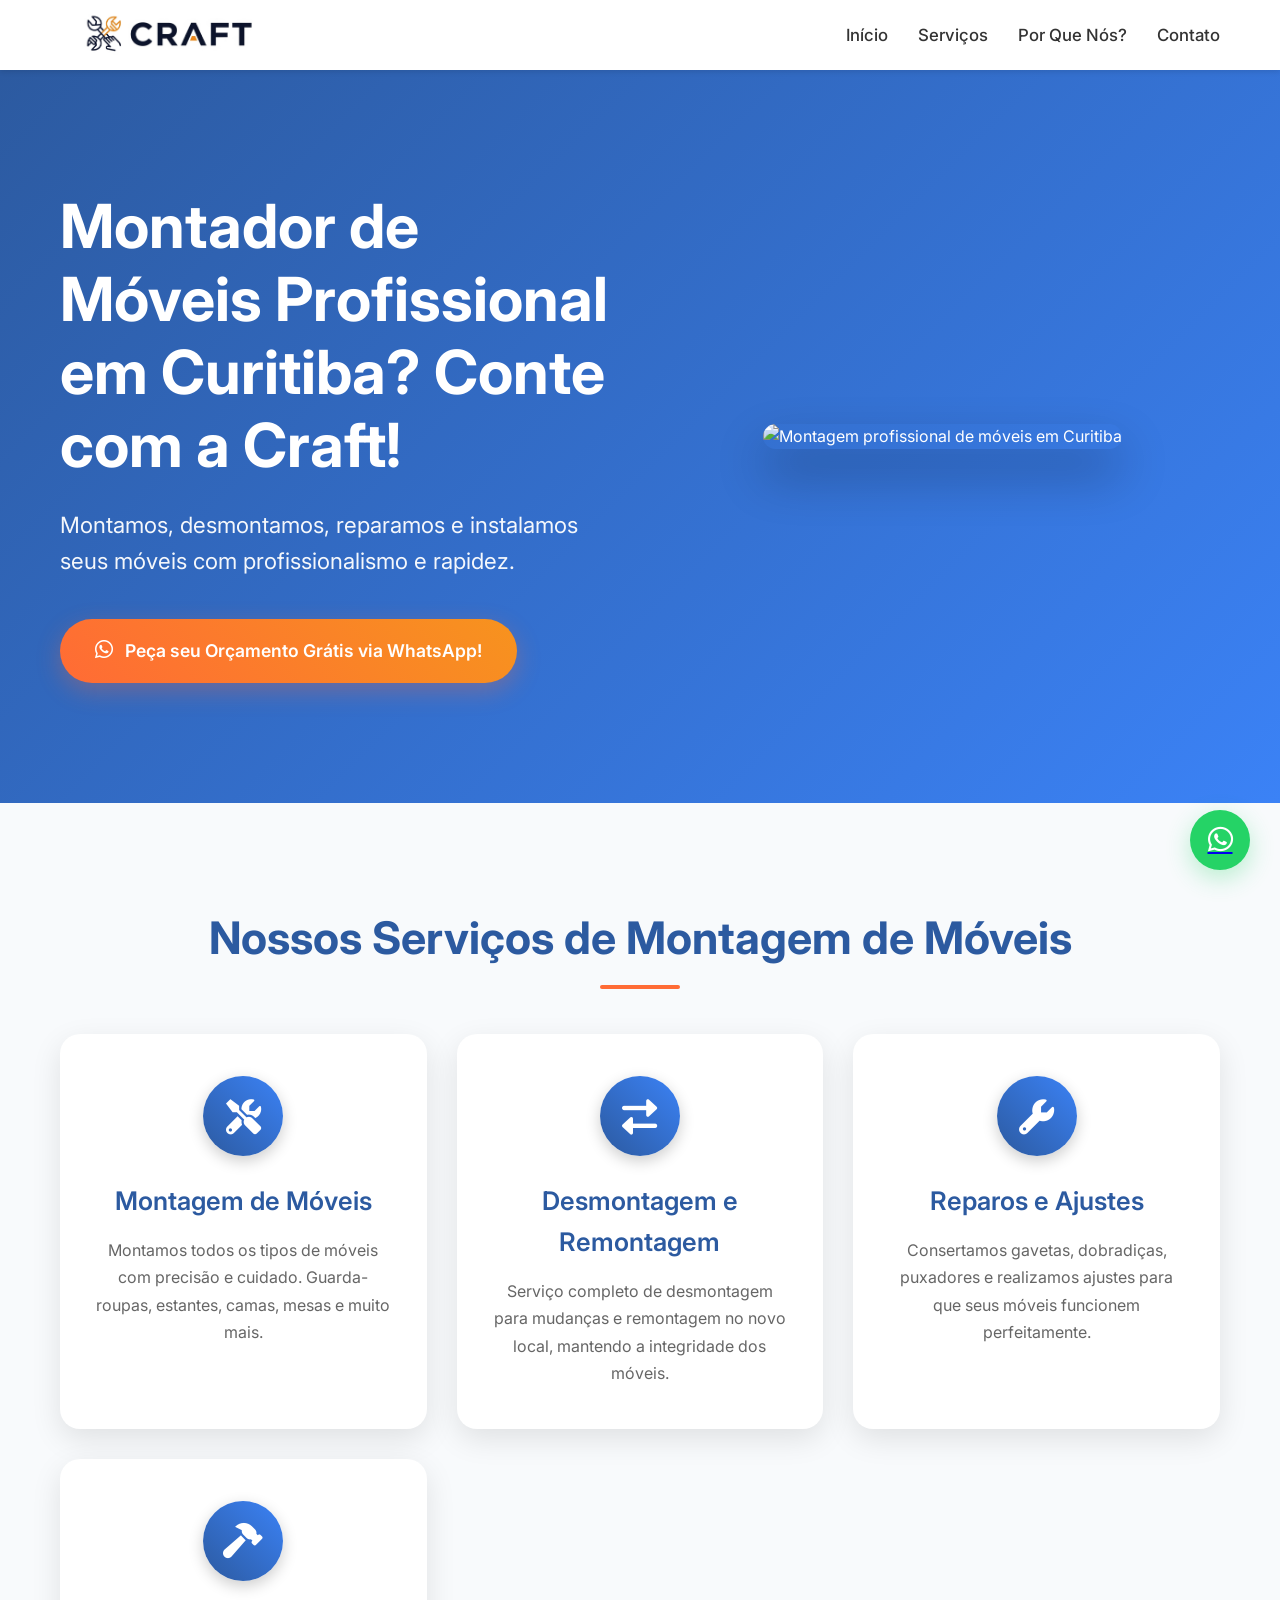
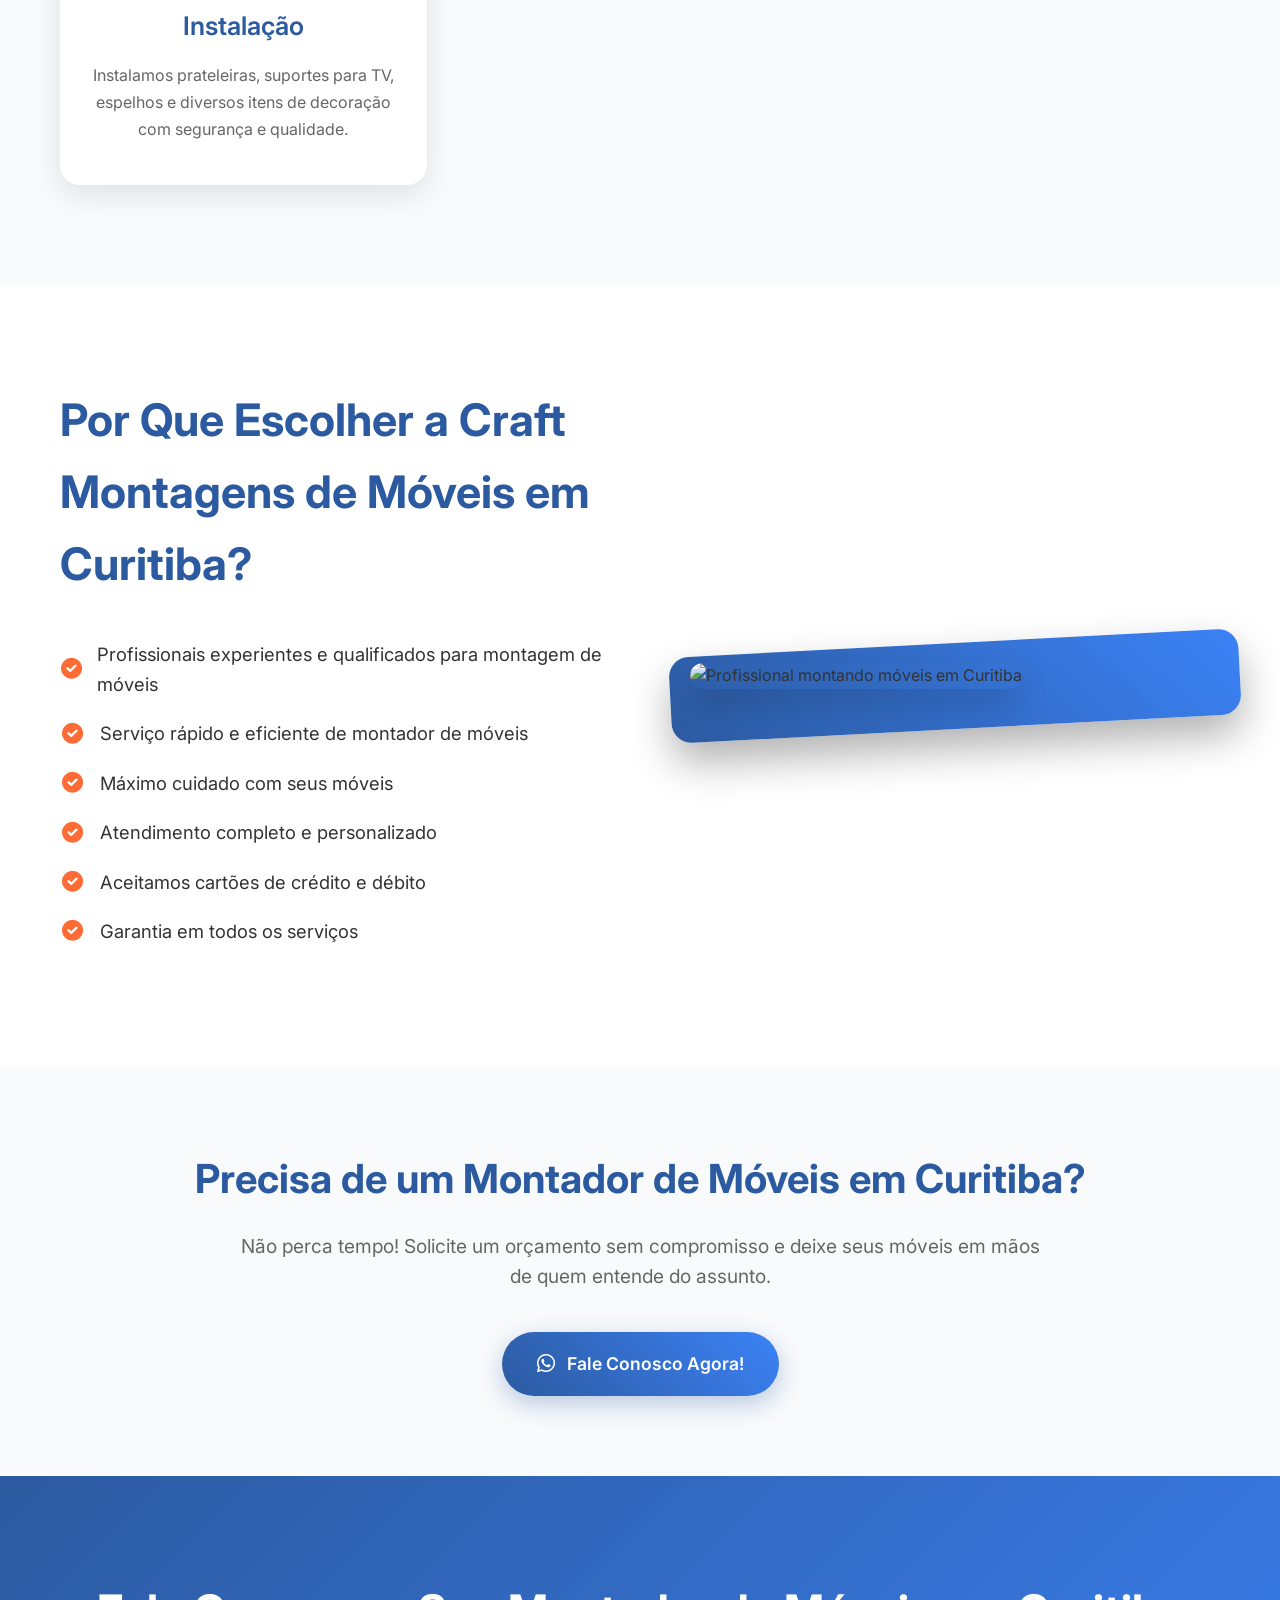
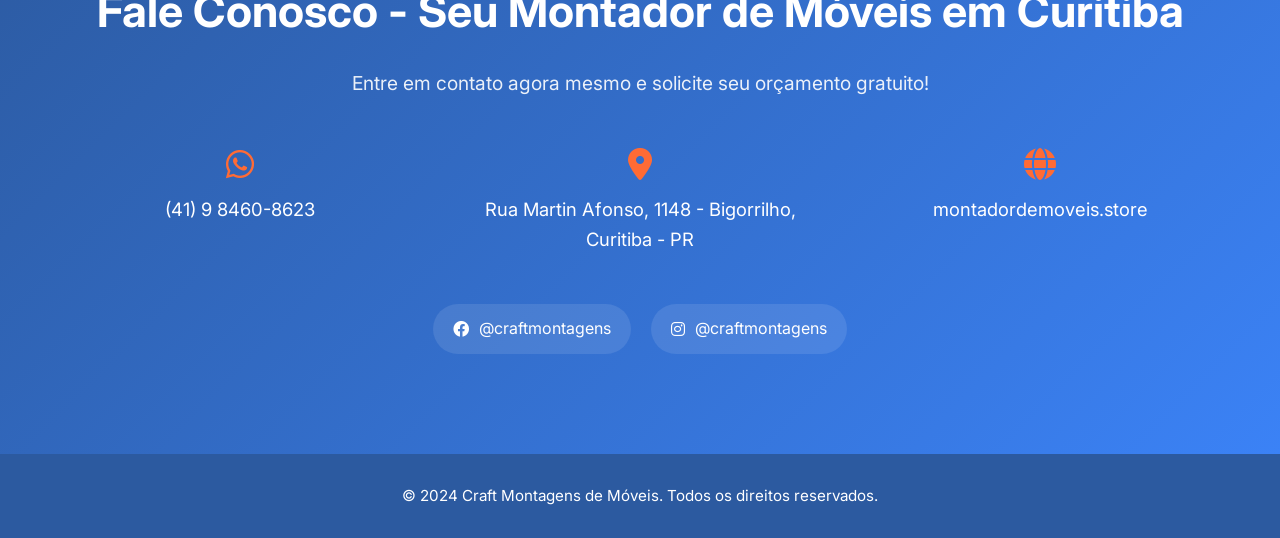
==== index.html @ 50bc9368 "Update index.html" ====
<!DOCTYPE html>
<html lang="pt-BR">
<head>
    <meta charset="UTF-8">
    <meta name="viewport" content="width=device-width, initial-scale=1.0">
    <title>Craft Montagens de Móveis - Montador de Móveis Profissional em Curitiba e Região</title>
    <meta name="description" content="Montador de móveis profissional em Curitiba. Montagem, desmontagem, reparos e instalação de móveis novos e usados com qualidade e rapidez. Orçamento grátis via WhatsApp: (41) 9 8460-8623.">
    <meta name="keywords" content="montador de móveis Curitiba, montagem de móveis em Curitiba, montagem de guarda-roupa Curitiba, desmontagem móveis Curitiba, reparo móveis Curitiba, montador profissional de móveis, instalador de móveis, Curitiba, móveis novos, móveis usados">
    
    <meta name="telephone" content="+5541984608623">

    <link rel="icon" href="/images/favicon.ico" type="image/x-icon">
    
    <link href="https://fonts.googleapis.com/css2?family=Inter:wght@300;400;500;600;700&display=swap" rel="stylesheet">
    
    <link rel="stylesheet" href="https://cdnjs.cloudflare.com/ajax/libs/font-awesome/6.0.0/css/all.min.css">
    
    <link rel="stylesheet" href="style.css">

    <script type="application/ld+json">
    {
      "@context": "https://schema.org",
      "@type": "ProfessionalService",
      "name": "Craft Montagens de Móveis",
      "url": "https://montadordemoveis.store",
      "logo": "https://montadordemoveis.store/images/logos.png",
      "telephone": "+5541984608623",
      "address": {
        "@type": "PostalAddress",
        "streetAddress": "Rua Martin Afonso, 1148",
        "addressLocality": "Curitiba",
        "addressRegion": "PR",
        "postalCode": "80730-050",
        "addressCountry": "BR"
      },
      "openingHoursSpecification": [
        {
          "@type": "OpeningHoursSpecification",
          "dayOfWeek": [
            "Monday",
            "Tuesday",
            "Wednesday",
            "Thursday",
            "Friday",
            "Saturday"
          ],
          "opens": "08:00",
          "closes": "18:00"
        }
      ],
      "areaServed": {
        "@type": "AdministrativeArea",
        "name": "Curitiba e Região Metropolitana"
      },
      "serviceType": "Montagem de Móveis, Desmontagem de Móveis, Reparo de Móveis, Instalação de Móveis",
      "description": "Serviços profissionais de montagem, desmontagem, reparo e instalação de móveis novos e usados em Curitiba. Profissionais qualificados, serviço rápido e eficiente. Orçamento grátis via WhatsApp.",
      "hasOfferCatalog": {
        "@type": "OfferCatalog",
        "name": "Catálogo de Serviços Craft Montagens",
        "itemListElement": [
          {
            "@type": "Offer",
            "itemOffered": {
              "@type": "Service",
              "name": "Montagem de Móveis"
            }
          },
          {
            "@type": "Offer",
            "itemOffered": {
              "@type": "Service",
              "name": "Desmontagem de Móveis"
            }
          },
          {
            "@type": "Offer",
            "itemOffered": {
              "@type": "Service",
              "name": "Reparo de Móveis"
            }
          },
          {
            "@type": "Offer",
            "itemOffered": {
              "@type": "Service",
              "name": "Instalação de Móveis"
            }
          }
        ]
      },
      "sameAs": [
        "https://facebook.com/craftmontagens",
        "https://instagram.com/craftmontagens"
      ]
    }
    </script>
</head>

<body>

    <header class="main-header" style="position: -webkit-sticky; position: sticky; top: 0; z-index: 1000; background-color: #ffffff; box-shadow: 0 2px 5px rgba(0,0,0,0.1); padding: 10px 0;">
        
        <div class="container" style="display: flex; justify-content: space-between; align-items: center;">
            
            <a href="#" class="logo">
                <img src="/images/logos.png" alt="Logo da Craft Montagens de Móveis" style="max-height: 50px; width: auto; display: block;">
            </a>
            
            <nav class="main-nav">
                <ul class="nav-list">
                    <li><a href="#hero">Início</a></li>
                    <li><a href="#services">Serviços</a></li>
                    <li><a href="#why-choose">Por Que Nós?</a></li>
                    <li><a href="#contact">Contato</a></li>
                </ul>
                <div class="menu-toggle" id="mobile-menu">
                    <span class="bar"></span>
                    <span class="bar"></span>
                    <span class="bar"></span>
                </div>
            </nav>
        </div>
    </header>

    <section class="hero" id="hero">
        <div class="container">
            <div class="hero-content">
                <div class="hero-text animate-fade-in">
                    <h1>Montador de Móveis Profissional em Curitiba? Conte com a Craft!</h1>
                    <p>Montamos, desmontamos, reparamos e instalamos seus móveis com profissionalismo e rapidez.</p>
                    <a href="https://api.whatsapp.com/send?phone=5541984608623&text=Olá! Gostaria de solicitar um orçamento para montagem de móveis." class="cta-button" target="_blank">
                        <i class="fab fa-whatsapp"></i>
                        Peça seu Orçamento Grátis via WhatsApp!
                    </a>
                </div>
                <div class="hero-image animate-slide-up">
                    <img src="/hero.jpg" alt="Montagem profissional de móveis em Curitiba">
                </div>
            </div>
        </div>
    </section>

    <section class="services" id="services">
        <div class="container">
            <h2 class="section-title animate-fade-in">Nossos Serviços de Montagem de Móveis</h2>
            <div class="services-grid">
                <div class="service-card animate-slide-up">
                    <div class="service-icon">
                        <i class="fas fa-tools"></i>
                    </div>
                    <h3>Montagem de Móveis</h3>
                    <p>Montamos todos os tipos de móveis com precisão e cuidado. Guarda-roupas, estantes, camas, mesas e muito mais.</p>
                </div>
                
                <div class="service-card animate-slide-up">
                    <div class="service-icon">
                        <i class="fas fa-exchange-alt"></i>
                    </div>
                    <h3>Desmontagem e Remontagem</h3>
                    <p>Serviço completo de desmontagem para mudanças e remontagem no novo local, mantendo a integridade dos móveis.</p>
                </div>
                
                <div class="service-card animate-slide-up">
                    <div class="service-icon">
                        <i class="fas fa-wrench"></i>
                    </div>
                    <h3>Reparos e Ajustes</h3>
                    <p>Consertamos gavetas, dobradiças, puxadores e realizamos ajustes para que seus móveis funcionem perfeitamente.</p>
                </div>
                
                <div class="service-card animate-slide-up">
                    <div class="service-icon">
                        <i class="fas fa-hammer"></i>
                    </div>
                    <h3>Instalação</h3>
                    <p>Instalamos prateleiras, suportes para TV, espelhos e diversos itens de decoração com segurança e qualidade.</p>
                </div>
            </div>
        </div>
    </section>

    <section class="why-choose" id="why-choose">
        <div class="container">
            <div class="why-content">
                <div class="why-text animate-fade-in">
                    <h2>Por Que Escolher a Craft Montagens de Móveis em Curitiba?</h2>
                    <ul class="benefits-list">
                        <li class="animate-slide-right">
                            <i class="fas fa-check-circle"></i>
                            <span>Profissionais experientes e qualificados para montagem de móveis</span>
                        </li>
                        <li class="animate-slide-right">
                            <i class="fas fa-check-circle"></i>
                            <span>Serviço rápido e eficiente de montador de móveis</span>
                        </li>
                        <li class="animate-slide-right">
                            <i class="fas fa-check-circle"></i>
                            <span>Máximo cuidado com seus móveis</span>
                        </li>
                        <li class="animate-slide-right">
                            <i class="fas fa-check-circle"></i>
                            <span>Atendimento completo e personalizado</span>
                        </li>
                        <li class="animate-slide-right">
                            <i class="fas fa-check-circle"></i>
                            <span>Aceitamos cartões de crédito e débito</span>
                        </li>
                        <li class="animate-slide-right">
                            <i class="fas fa-check-circle"></i>
                            <span>Garantia em todos os serviços</span>
                        </li>
                    </ul>
                </div>
                <div class="why-image animate-slide-left">
                    <img src="/hero.jpg" alt="Profissional montando móveis em Curitiba">
                </div>
            </div>
        </div>
    </section>

    <section class="call-to-action">
        <div class="container animate-fade-in">
            <h2>Precisa de um Montador de Móveis em Curitiba?</h2>
            <p>Não perca tempo! Solicite um orçamento sem compromisso e deixe seus móveis em mãos de quem entende do assunto.</p>
            <a href="https://api.whatsapp.com/send?phone=5541984608623&text=Olá! Gostaria de solicitar um orçamento para montagem de móveis." class="cta-button secondary-cta" target="_blank">
                <i class="fab fa-whatsapp"></i>
                Fale Conosco Agora!
            </a>
        </div>
    </section>

    <section class="contact" id="contact">
        <div class="container animate-fade-in">
            <h2>Fale Conosco - Seu Montador de Móveis em Curitiba</h2>
            <p>Entre em contato agora mesmo e solicite seu orçamento gratuito!</p>
            
            <div class="contact-info">
                <div class="contact-item">
                    <i class="fab fa-whatsapp"></i>
                    <a href="tel:+5541984608623" target="_blank">(41) 9 8460-8623</a>
                </div>
                <div class="contact-item">
                    <i class="fas fa-map-marker-alt"></i>
                    <span itemprop="address" itemscope itemtype="http://schema.org/PostalAddress">
                        <span itemprop="streetAddress">Rua Martin Afonso, 1148</span> - 
                        <span itemprop="addressLocality">Bigorrilho</span>, 
                        <span itemprop="addressRegion">Curitiba</span> - 
                        <span itemprop="addressRegion">PR</span>
                    </span>
                </div>
                <div class="contact-item">
                    <i class="fas fa-globe"></i>
                    <a href="https://montadordemoveis.store" target="_blank">montadordemoveis.store</a>
                </div>
            </div>

            <div class="social-links">
                <a href="https://facebook.com/craftmontagens" target="_blank">
                    <i class="fab fa-facebook"></i>
                    <span>@craftmontagens</span>
                </a>
                <a href="https://instagram.com/craftmontagens" target="_blank">
                    <i class="fab fa-instagram"></i>
                    <span>@craftmontagens</span>
                </a>
            </div>
        </div>
    </section>

    <footer>
        <div class="container">
            <p>&copy; 2024 Craft Montagens de Móveis. Todos os direitos reservados.</p>
        </div>
    </footer>

    <a href="https://api.whatsapp.com/send?phone=5541984608623&text=Olá! Gostaria de solicitar um orçamento para montagem de móveis." class="whatsapp-float" target="_blank">
        <i class="fab fa-whatsapp"></i>
    </a>

    <script src="script.js"></script>
</body>
</html>
---- style.css ----
/* Variáveis CSS para facilitar a manutenção */
:root {
    --primary-blue: #2c5aa0;
    --secondary-blue: #3b82f6;
    --accent-orange: #ff6b35;
    --accent-yellow: #f7931e;
    --text-dark: #333;
    --text-light: #666;
    --bg-light: #f8fafc;
    --bg-white: #ffffff;
    --shadow-light: rgba(0,0,0,0.1);
    --shadow-medium: rgba(0,0,0,0.15);
    --shadow-dark: rgba(0,0,0,0.3);
    --transition-speed: 0.3s;
}

/* Reset Básico */
* {
    margin: 0;
    padding: 0;
    box-sizing: border-box;
}

body {
    font-family: 'Inter', sans-serif;
    line-height: 1.6;
    color: var(--text-dark);
    overflow-x: hidden; /* Evita rolagem horizontal indesejada */
    background-color: var(--bg-white);
}

.container {
    max-width: 1200px;
    margin: 0 auto;
    padding: 0 20px;
}

/* --- Cabeçalho Principal (Header) --- */
.main-header {
    background: var(--bg-white);
    padding: 15px 0;
    box-shadow: 0 2px 10px var(--shadow-light);
    position: sticky; /* Cabeçalho fixo no topo */
    top: 0;
    left: 0;
    width: 100%;
    z-index: 1000;
}

.main-header .container {
    display: flex;
    justify-content: space-between;
    align-items: center;
}

.logo {
    font-size: 1.8rem;
    font-weight: 700;
    color: var(--primary-blue);
    text-decoration: none;
    letter-spacing: 1px;
}

.main-nav .nav-list {
    display: flex;
    list-style: none;
    gap: 30px;
}

.main-nav .nav-list a {
    color: var(--text-dark);
    text-decoration: none;
    font-weight: 500;
    font-size: 1.05rem;
    padding: 5px 0;
    position: relative;
    transition: color var(--transition-speed) ease;
}

.main-nav .nav-list a::after {
    content: '';
    position: absolute;
    left: 0;
    bottom: 0;
    width: 0;
    height: 2px;
    background: var(--accent-orange);
    transition: width var(--transition-speed) ease;
}

.main-nav .nav-list a:hover::after {
    width: 100%;
}

.main-nav .nav-list a:hover {
    color: var(--primary-blue);
}

.menu-toggle {
    display: none; /* Escondido por padrão em telas maiores */
    flex-direction: column;
    cursor: pointer;
    gap: 5px;
}

.menu-toggle .bar {
    width: 25px;
    height: 3px;
    background-color: var(--primary-blue);
    transition: all var(--transition-speed) ease-in-out;
    border-radius: 2px;
}

.menu-toggle.is-active .bar:nth-child(2) {
    opacity: 0;
}

.menu-toggle.is-active .bar:nth-child(1) {
    transform: translateY(8px) rotate(45deg);
}

.menu-toggle.is-active .bar:nth-child(3) {
    transform: translateY(-8px) rotate(-45deg);
}

/* --- Seções Gerais --- */
section {
    padding: 100px 0;
    position: relative;
}

.section-title {
    text-align: center;
    font-size: 2.8rem;
    font-weight: 700;
    color: var(--primary-blue);
    margin-bottom: 60px;
    position: relative;
}

.section-title::after {
    content: '';
    position: absolute;
    left: 50%;
    bottom: -15px;
    transform: translateX(-50%);
    width: 80px;
    height: 4px;
    background: var(--accent-orange);
    border-radius: 2px;
}

/* Botões CTA */
.cta-button {
    display: inline-flex;
    align-items: center;
    gap: 12px;
    background: linear-gradient(45deg, var(--accent-orange), var(--accent-yellow));
    color: white;
    text-decoration: none;
    padding: 18px 35px;
    border-radius: 50px;
    font-weight: 600;
    font-size: 1.1rem;
    transition: all var(--transition-speed) ease;
    box-shadow: 0 8px 25px rgba(255, 107, 53, 0.3);
    border: none;
    cursor: pointer;
}

.cta-button:hover {
    transform: translateY(-3px);
    box-shadow: 0 12px 35px rgba(255, 107, 53, 0.4);
}

.cta-button i {
    font-size: 1.3rem;
}

.secondary-cta {
    background: linear-gradient(45deg, var(--primary-blue), var(--secondary-blue));
    box-shadow: 0 8px 25px rgba(44, 90, 160, 0.3);
}

.secondary-cta:hover {
    box-shadow: 0 12px 35px rgba(44, 90, 160, 0.4);
}

/* --- Hero Section --- */
.hero {
    background: linear-gradient(135deg, var(--primary-blue) 0%, var(--secondary-blue) 100%);
    color: white;
    padding: 120px 0; /* Mais padding para espaçamento */
    position: relative;
    overflow: hidden;
    display: flex;
    align-items: center;
    min-height: 80vh; /* Altura mínima para ocupar boa parte da tela */
}

.hero::before {
    content: '';
    position: absolute;
    top: 0;
    left: 0;
    right: 0;
    bottom: 0;
    background: url('https://images.unsplash.com/photo-1549646452-4f326a0c0a3e?auto=format&fit=crop&q=80&w=1974&ixlib=rb-4.0.3&ixid=M3wxMjA3fDB8MHxwaG90by1wYWdlfHx8fGVufDB8fHx8fA%3D%3D') center/cover; /* Imagem de fundo sutil */
    opacity: 0.15; /* Aumenta um pouco a opacidade */
    z-index: 1;
    filter: grayscale(100%); /* Deixa a imagem de fundo em preto e branco */
}

.hero-content {
    position: relative;
    z-index: 2;
    display: grid;
    grid-template-columns: 1fr 1fr;
    gap: 50px;
    align-items: center;
}

.hero-text h1 {
    font-size: 3.8rem; /* Aumenta o tamanho da fonte */
    font-weight: 700;
    margin-bottom: 25px;
    line-height: 1.2;
}

.hero-text p {
    font-size: 1.4rem; /* Aumenta o tamanho da fonte */
    margin-bottom: 40px;
    opacity: 0.95; /* Maior visibilidade */
}

.hero-image {
    text-align: center;
    padding: 20px; /* Adiciona padding para o box-shadow aparecer melhor */
}

.hero-image img {
    max-width: 100%;
    height: auto;
    border-radius: 15px;
    box-shadow: 0 25px 50px var(--shadow-dark); /* Sombra mais forte */
    transition: transform var(--transition-speed) ease;
}

.hero-image img:hover {
    transform: scale(1.02);
}

/* --- Services Section --- */
.services {
    background: var(--bg-light);
}

.services-grid {
    display: grid;
    grid-template-columns: repeat(auto-fit, minmax(280px, 1fr));
    gap: 30px;
}

.service-card {
    background: var(--bg-white);
    padding: 40px 30px;
    border-radius: 20px;
    text-align: center;
    box-shadow: 0 10px 30px var(--shadow-light);
    transition: all var(--transition-speed) ease;
    border: 2px solid transparent;
}

.service-card:hover {
    transform: translateY(-10px);
    box-shadow: 0 20px 50px var(--shadow-medium);
    border-color: var(--accent-orange);
}

.service-icon {
    width: 80px;
    height: 80px;
    background: linear-gradient(45deg, var(--primary-blue), var(--secondary-blue));
    border-radius: 50%;
    display: flex;
    align-items: center;
    justify-content: center;
    margin: 0 auto 25px;
    color: white;
    font-size: 2.2rem; /* Ícone maior */
    box-shadow: 0 5px 15px rgba(0,0,0,0.2);
}

.service-card h3 {
    font-size: 1.6rem; /* Título maior */
    font-weight: 600;
    color: var(--primary-blue);
    margin-bottom: 15px;
}

.service-card p {
    color: var(--text-light);
    line-height: 1.7; /* Maior espaçamento entre linhas */
}

/* --- Why Choose Section --- */
.why-choose {
    background: var(--bg-white);
}

.why-content {
    display: grid;
    grid-template-columns: 1fr 1fr;
    gap: 60px;
    align-items: center;
}

.why-text h2 {
    font-size: 2.8rem;
    font-weight: 700;
    color: var(--primary-blue);
    margin-bottom: 40px;
}

.benefits-list {
    list-style: none;
    padding-left: 0; /* Remove padding padrão da lista */
}

.benefits-list li {
    display: flex;
    align-items: center;
    gap: 15px;
    margin-bottom: 20px;
    font-size: 1.15rem; /* Texto maior */
    color: var(--text-dark);
}

.benefits-list i {
    color: var(--accent-orange);
    font-size: 1.3rem; /* Ícone maior */
    width: 25px; /* Garante alinhamento */
    text-align: center;
}

.why-image {
    position: relative;
    padding: 20px; /* Espaço para o pseudo-elemento */
}

.why-image::before {
    content: '';
    position: absolute;
    top: 0px; /* Ajuste para centralizar melhor */
    left: 0px; /* Ajuste para centralizar melhor */
    right: -20px; /* Estende para a direita */
    bottom: -20px; /* Estende para baixo */
    background: linear-gradient(45deg, var(--primary-blue), var(--secondary-blue));
    border-radius: 20px;
    z-index: -1;
    transform: rotate(-3deg); /* Leve rotação para um efeito interessante */
    box-shadow: 0 20px 40px var(--shadow-dark);
}

.why-image img {
    width: 100%;
    border-radius: 20px;
    position: relative;
    z-index: 1;
    box-shadow: 0 15px 30px var(--shadow-medium);
}

/* --- Call to Action Section (Nova) --- */
.call-to-action {
    background: var(--bg-light);
    padding: 80px 0;
    text-align: center;
}

.call-to-action h2 {
    font-size: 2.5rem;
    color: var(--primary-blue);
    margin-bottom: 20px;
}

.call-to-action p {
    font-size: 1.2rem;
    color: var(--text-light);
    margin-bottom: 40px;
    max-width: 800px;
    margin-left: auto;
    margin-right: auto;
}

/* --- Contact Section --- */
.contact {
    background: linear-gradient(135deg, var(--primary-blue) 0%, var(--secondary-blue) 100%);
    color: white;
    text-align: center;
}

.contact h2 {
    font-size: 2.8rem;
    font-weight: 700;
    margin-bottom: 20px;
}

.contact p {
    font-size: 1.2rem;
    margin-bottom: 50px;
    opacity: 0.9;
}

.contact-info {
    display: grid;
    grid-template-columns: repeat(auto-fit, minmax(280px, 1fr)); /* Min-width ajustado */
    gap: 40px;
    margin-bottom: 50px;
}

.contact-item {
    display: flex;
    flex-direction: column; /* Alinha ícone e texto verticalmente */
    align-items: center;
    gap: 10px;
    font-size: 1.15rem; /* Texto maior */
}

.contact-item i {
    font-size: 2rem; /* Ícone maior */
    color: var(--accent-orange);
    margin-bottom: 5px;
}

.contact-item a {
    color: white;
    text-decoration: none;
    transition: color var(--transition-speed) ease;
}

.contact-item a:hover {
    color: var(--accent-yellow);
}

.social-links {
    display: flex;
    justify-content: center;
    gap: 20px;
    margin-top: 30px;
}

.social-links a {
    display: flex;
    align-items: center;
    gap: 10px;
    color: white;
    text-decoration: none;
    background: rgba(255,255,255,0.1);
    padding: 12px 20px;
    border-radius: 30px;
    transition: all var(--transition-speed) ease;
}

.social-links a:hover {
    background: rgba(255,255,255,0.2);
    transform: translateY(-2px);
}

/* --- Footer --- */
footer {
    background: var(--primary-blue);
    color: white;
    padding: 30px 0;
    text-align: center;
    font-size: 0.95rem;
}

/* --- Floating WhatsApp Button --- */
.whatsapp-float {
    position: fixed;
    bottom: 30px;
    right: 30px;
    width: 60px;
    height: 60px;
    background: #25d366;
    border-radius: 50%;
    display: flex;
    align-items: center;
    justify-content: center;
    box-shadow: 0 8px 25px rgba(37, 211, 102, 0.3);
    z-index: 1000;
    transition: all var(--transition-speed) ease;
    animation: pulse 2s infinite;
}

.whatsapp-float:hover {
    transform: scale(1.1);
    box-shadow: 0 12px 35px rgba(37, 211, 102, 0.4);
}

.whatsapp-float i {
    color: white;
    font-size: 1.8rem;
}

@keyframes pulse {
    0% { box-shadow: 0 8px 25px rgba(37, 211, 102, 0.3); }
    50% { box-shadow: 0 8px 25px rgba(37, 211, 102, 0.3), 0 0 0 10px rgba(37, 211, 102, 0.1); }
    100% { box-shadow: 0 8px 25px rgba(37, 211, 102, 0.3); }
}

/* --- Animações on Scroll (inicialmente ocultos) --- */
.animate-fade-in,
.animate-slide-up,
.animate-slide-right,
.animate-slide-left {
    opacity: 0;
    transform: translateY(30px); /* Padrão para slide-up */
    transition: opacity 0.8s ease-out, transform 0.8s ease-out;
}

.animate-slide-right {
    transform: translateX(-50px);
}

.animate-slide-left {
    transform: translateX(50px);
}

/* Classes para quando a animação for ativada */
.animated {
    opacity: 1;
    transform: translateY(0);
}

.animated.animate-slide-right {
    transform: translateX(0);
}

.animated.animate-slide-left {
    transform: translateX(0);
}

/* --- Responsive Design --- */
@media (max-width: 992px) {
    .hero-content {
        grid-template-columns: 1fr;
        text-align: center;
        gap: 40px;
    }
    .hero-image {
        order: -1; /* Move a imagem para cima no mobile */
    }
    .hero-text h1 {
        font-size: 3rem;
    }
    .hero-text p {
        font-size: 1.2rem;
    }

    .why-content {
        grid-template-columns: 1fr;
        gap: 50px;
    }
    .why-image::before {
        right: 0px;
        bottom: 0px;
        transform: rotate(0deg); /* Remove rotação no mobile */
    }

    .contact-info {
        grid-template-columns: 1fr;
    }
}

@media (max-width: 768px) {
    .section-title {
        font-size: 2.2rem;
        margin-bottom: 40px;
    }

    .hero {
        padding: 80px 0;
        min-height: auto;
    }
    .hero-text h1 {
        font-size: 2.5rem;
    }
    .hero-text p {
        font-size: 1.1rem;
    }

    .main-nav {
        position: relative;
    }

    .main-nav .nav-list {
        display: none; /* Esconde a navegação principal */
        flex-direction: column;
        position: absolute;
        top: 100%;
        left: 0;
        background: var(--bg-white);
        width: 100%;
        box-shadow: 0 5px 15px var(--shadow-light);
        padding: 20px 0;
        border-top: 1px solid #eee;
        z-index: 999; /* Garante que fique acima de outros elementos */
    }

    .main-nav .nav-list.active {
        display: flex; /* Mostra quando o menu estiver ativo */
    }

    .main-nav .nav-list li {
        text-align: center;
        margin: 10px 0;
    }
    .main-nav .nav-list a {
        font-size: 1.1rem;
        padding: 10px 0;
        display: block;
    }

    .menu-toggle {
        display: flex; /* Mostra o ícone do hambúrguer */
    }

    .cta-button {
        padding: 15px 25px;
        font-size: 1rem;
    }

    .social-links {
        flex-direction: column;
        align-items: center;
        gap: 15px;
    }

    .whatsapp-float {
        bottom: 20px;
        right: 20px;
        width: 55px;
        height: 55px;
    }
    .whatsapp-float i {
        font-size: 1.6rem;
    }
}

@media (max-width: 480px) {
    .section-title {
        font-size: 1.8rem;
    }
    .hero-text h1 {
        font-size: 2rem;
    }
    .hero-text p {
        font-size: 1rem;
    }
    .service-card {
        padding: 30px 20px;
    }
    .service-card h3 {
        font-size: 1.4rem;
    }
    .benefits-list li {
        font-size: 1rem;
    }
    .contact h2, .call-to-action h2 {
        font-size: 2rem;
    }
  }
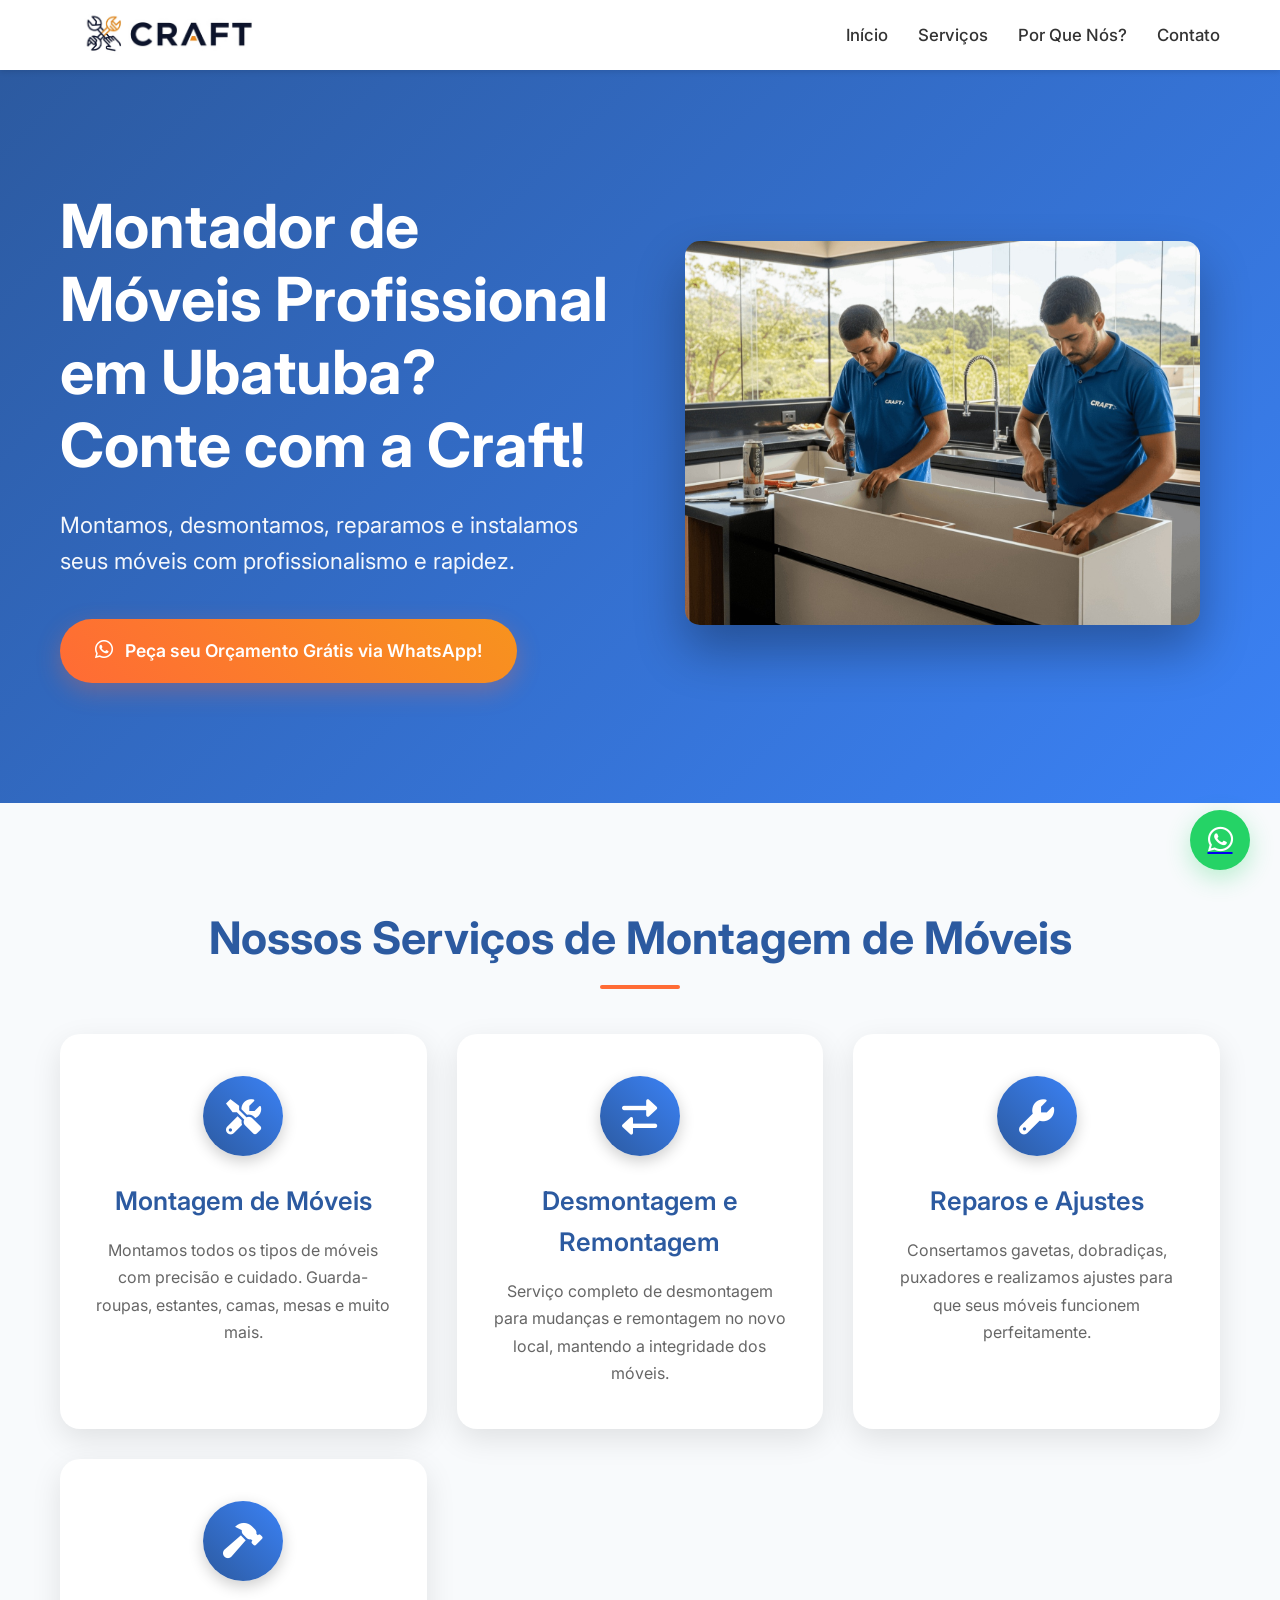
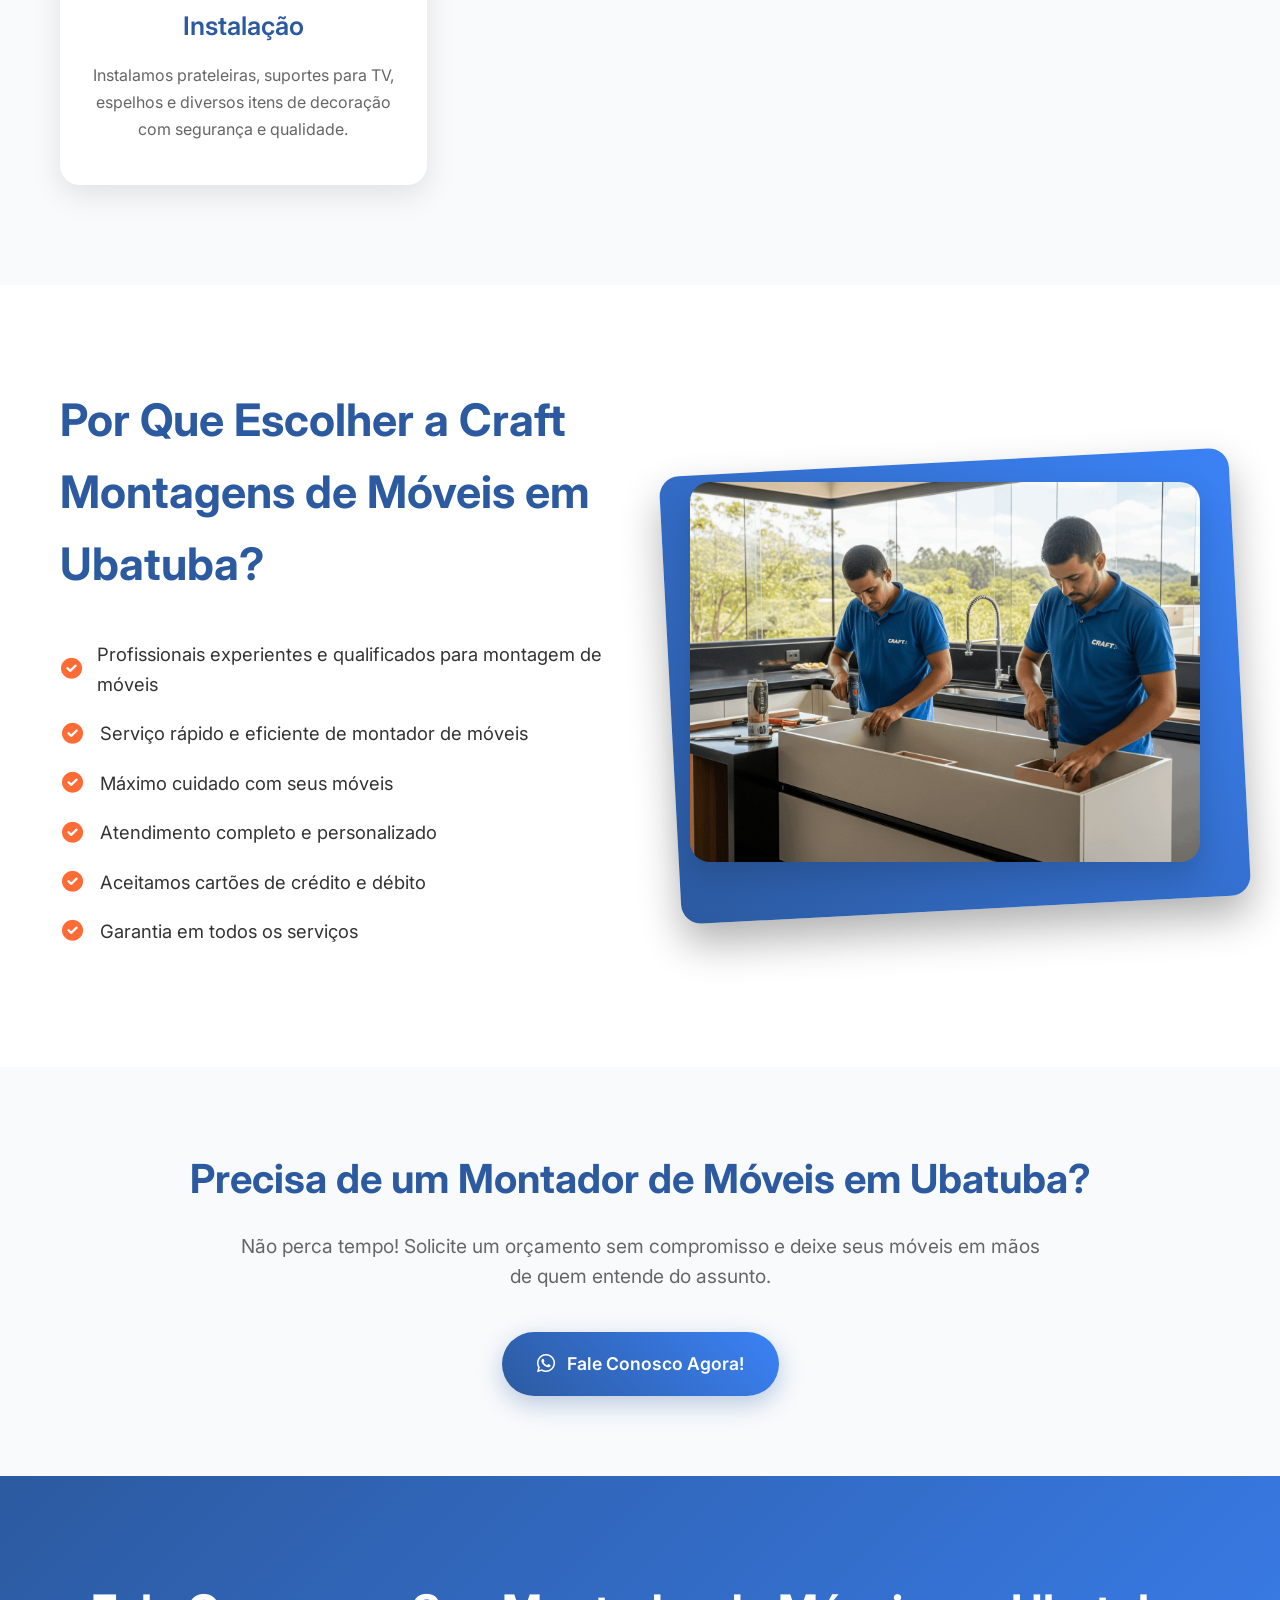
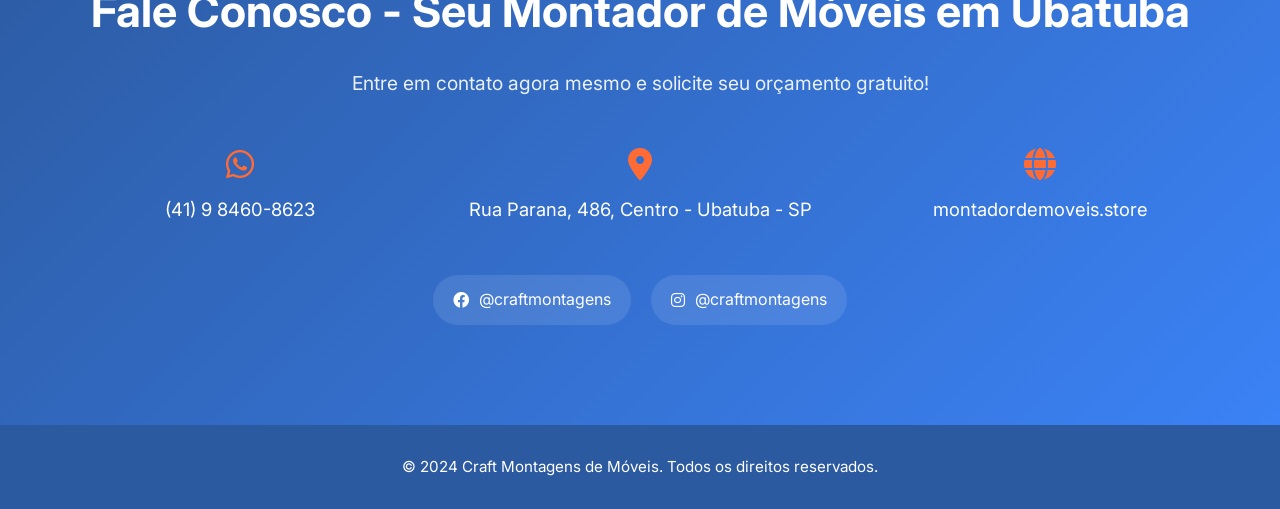
==== commit 53cc92a8: "Update index.html" ====
--- a/index.html
+++ b/index.html
@@ -3,9 +3,9 @@
 <head>
     <meta charset="UTF-8">
     <meta name="viewport" content="width=device-width, initial-scale=1.0">
-    <title>Craft Montagens de Móveis - Montador de Móveis Profissional em Curitiba e Região</title>
-    <meta name="description" content="Montador de móveis profissional em Curitiba. Montagem, desmontagem, reparos e instalação de móveis novos e usados com qualidade e rapidez. Orçamento grátis via WhatsApp: (41) 9 8460-8623.">
-    <meta name="keywords" content="montador de móveis Curitiba, montagem de móveis em Curitiba, montagem de guarda-roupa Curitiba, desmontagem móveis Curitiba, reparo móveis Curitiba, montador profissional de móveis, instalador de móveis, Curitiba, móveis novos, móveis usados">
+    <title>Craft Montagens de Móveis - Montador de Móveis Profissional em Ubatuba e Litoral Norte</title>
+    <meta name="description" content="Montador de móveis profissional em Ubatuba. Montagem, desmontagem, reparos e instalação de móveis novos e usados com qualidade e rapidez. Orçamento grátis via WhatsApp: (41) 9 8460-8623.">
+    <meta name="keywords" content="montador de móveis Ubatuba, montagem de móveis em Ubatuba, montagem de guarda-roupa Ubatuba, desmontagem móveis Ubatuba, reparo móveis Ubatuba, montador profissional de móveis, instalador de móveis, Ubatuba, móveis novos, móveis usados">
     
     <meta name="telephone" content="+5541984608623">
 
@@ -27,10 +27,10 @@
       "telephone": "+5541984608623",
       "address": {
         "@type": "PostalAddress",
-        "streetAddress": "Rua Martin Afonso, 1148",
-        "addressLocality": "Curitiba",
-        "addressRegion": "PR",
-        "postalCode": "80730-050",
+        "streetAddress": "Rua Parana, 486",
+        "addressLocality": "Ubatuba",
+        "addressRegion": "SP",
+        "postalCode": "",
         "addressCountry": "BR"
       },
       "openingHoursSpecification": [
@@ -50,10 +50,10 @@
       ],
       "areaServed": {
         "@type": "AdministrativeArea",
-        "name": "Curitiba e Região Metropolitana"
+        "name": "Ubatuba e Litoral Norte"
       },
       "serviceType": "Montagem de Móveis, Desmontagem de Móveis, Reparo de Móveis, Instalação de Móveis",
-      "description": "Serviços profissionais de montagem, desmontagem, reparo e instalação de móveis novos e usados em Curitiba. Profissionais qualificados, serviço rápido e eficiente. Orçamento grátis via WhatsApp.",
+      "description": "Serviços profissionais de montagem, desmontagem, reparo e instalação de móveis novos e usados em Ubatuba. Profissionais qualificados, serviço rápido e eficiente. Orçamento grátis via WhatsApp.",
       "hasOfferCatalog": {
         "@type": "OfferCatalog",
         "name": "Catálogo de Serviços Craft Montagens",
@@ -126,7 +126,7 @@
         <div class="container">
             <div class="hero-content">
                 <div class="hero-text animate-fade-in">
-                    <h1>Montador de Móveis Profissional em Curitiba? Conte com a Craft!</h1>
+                    <h1>Montador de Móveis Profissional em Ubatuba? Conte com a Craft!</h1>
                     <p>Montamos, desmontamos, reparamos e instalamos seus móveis com profissionalismo e rapidez.</p>
                     <a href="https://api.whatsapp.com/send?phone=5541984608623&text=Olá! Gostaria de solicitar um orçamento para montagem de móveis." class="cta-button" target="_blank">
                         <i class="fab fa-whatsapp"></i>
@@ -134,7 +134,7 @@
                     </a>
                 </div>
                 <div class="hero-image animate-slide-up">
-                    <img src="/hero.jpg" alt="Montagem profissional de móveis em Curitiba">
+                    <img src="/hero.jpg" alt="Montagem profissional de móveis em Ubatuba">
                 </div>
             </div>
         </div>
@@ -183,7 +183,7 @@
         <div class="container">
             <div class="why-content">
                 <div class="why-text animate-fade-in">
-                    <h2>Por Que Escolher a Craft Montagens de Móveis em Curitiba?</h2>
+                    <h2>Por Que Escolher a Craft Montagens de Móveis em Ubatuba?</h2>
                     <ul class="benefits-list">
                         <li class="animate-slide-right">
                             <i class="fas fa-check-circle"></i>
@@ -212,7 +212,7 @@
                     </ul>
                 </div>
                 <div class="why-image animate-slide-left">
-                    <img src="/hero.jpg" alt="Profissional montando móveis em Curitiba">
+                    <img src="/hero.jpg" alt="Profissional montando móveis em Ubatuba">
                 </div>
             </div>
         </div>
@@ -220,7 +220,7 @@
 
     <section class="call-to-action">
         <div class="container animate-fade-in">
-            <h2>Precisa de um Montador de Móveis em Curitiba?</h2>
+            <h2>Precisa de um Montador de Móveis em Ubatuba?</h2>
             <p>Não perca tempo! Solicite um orçamento sem compromisso e deixe seus móveis em mãos de quem entende do assunto.</p>
             <a href="https://api.whatsapp.com/send?phone=5541984608623&text=Olá! Gostaria de solicitar um orçamento para montagem de móveis." class="cta-button secondary-cta" target="_blank">
                 <i class="fab fa-whatsapp"></i>
@@ -231,7 +231,7 @@
 
     <section class="contact" id="contact">
         <div class="container animate-fade-in">
-            <h2>Fale Conosco - Seu Montador de Móveis em Curitiba</h2>
+            <h2>Fale Conosco - Seu Montador de Móveis em Ubatuba</h2>
             <p>Entre em contato agora mesmo e solicite seu orçamento gratuito!</p>
             
             <div class="contact-info">
@@ -242,10 +242,10 @@
                 <div class="contact-item">
                     <i class="fas fa-map-marker-alt"></i>
                     <span itemprop="address" itemscope itemtype="http://schema.org/PostalAddress">
-                        <span itemprop="streetAddress">Rua Martin Afonso, 1148</span> - 
-                        <span itemprop="addressLocality">Bigorrilho</span>, 
-                        <span itemprop="addressRegion">Curitiba</span> - 
-                        <span itemprop="addressRegion">PR</span>
+                        <span itemprop="streetAddress">Rua Parana, 486</span>, 
+                        <span itemprop="addressLocality">Centro</span> - 
+                        <span itemprop="addressRegion">Ubatuba</span> - 
+                        <span itemprop="addressRegion">SP</span>
                     </span>
                 </div>
                 <div class="contact-item">
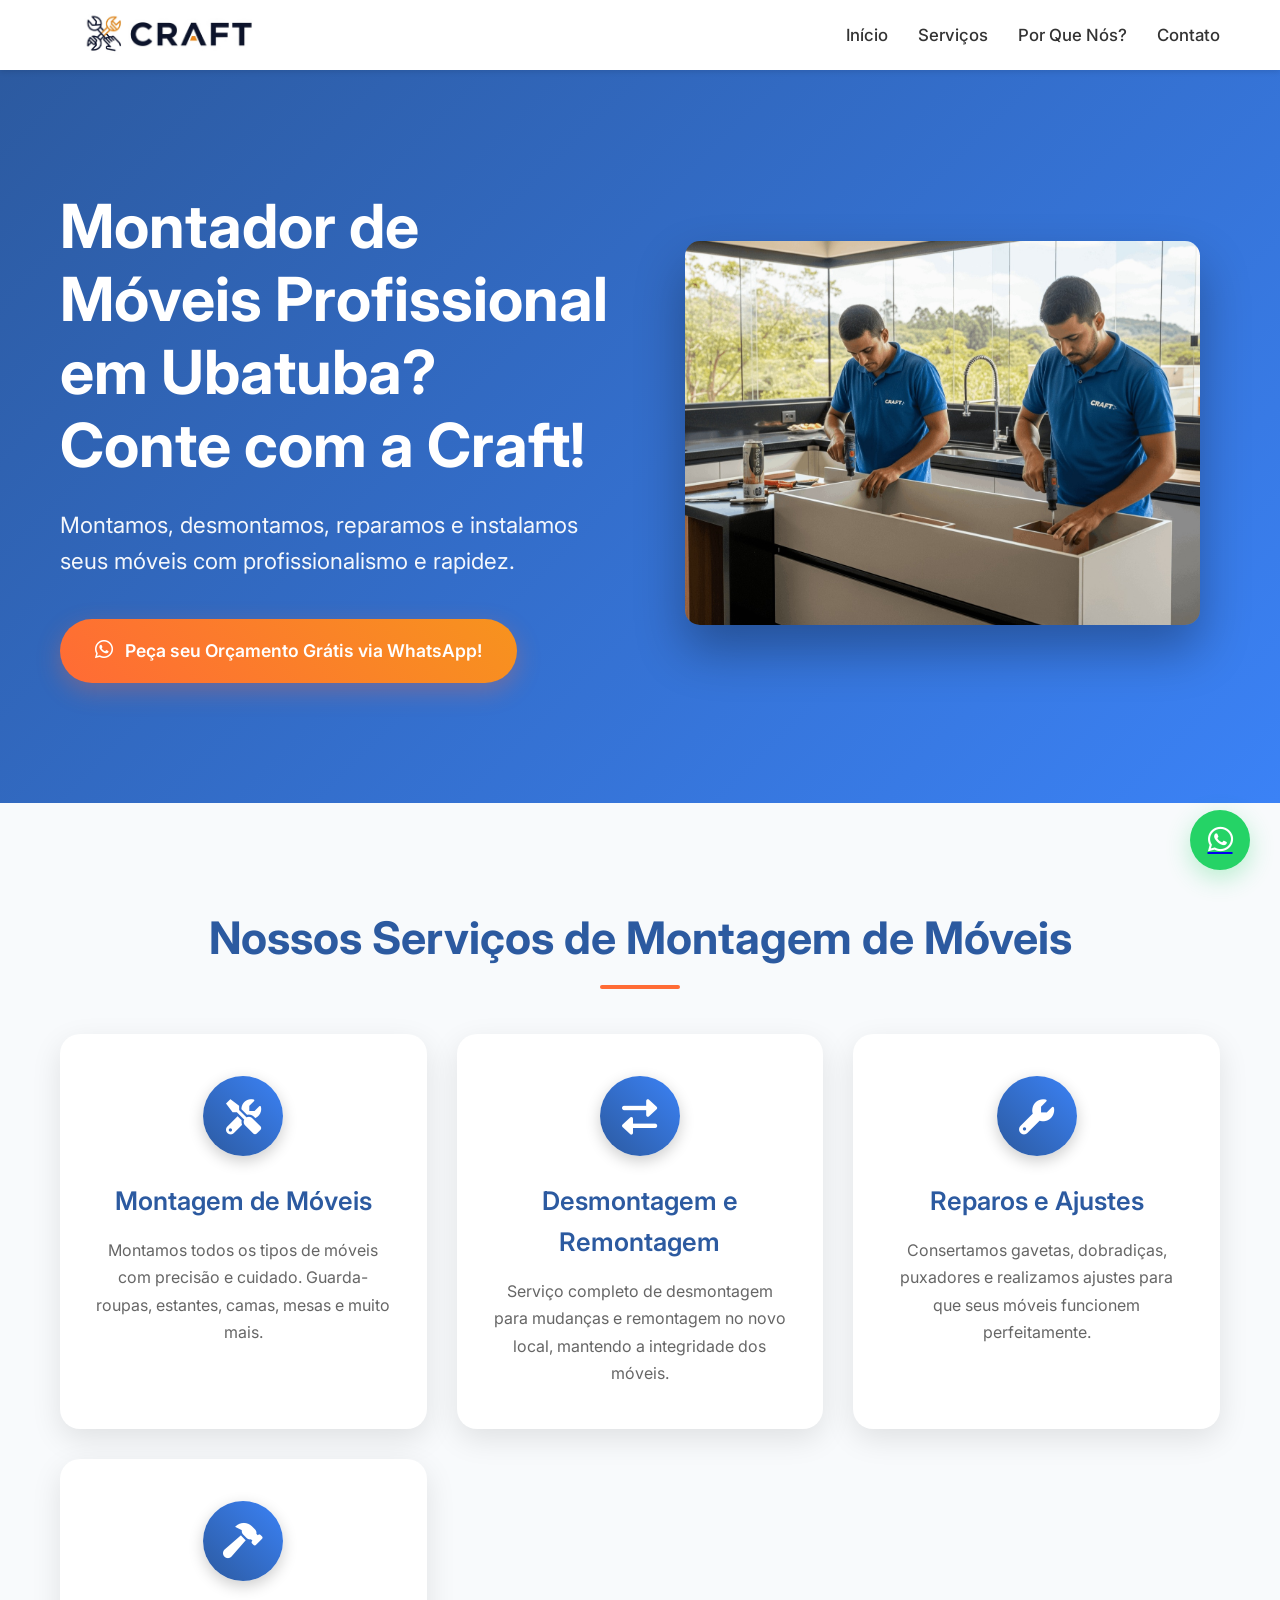
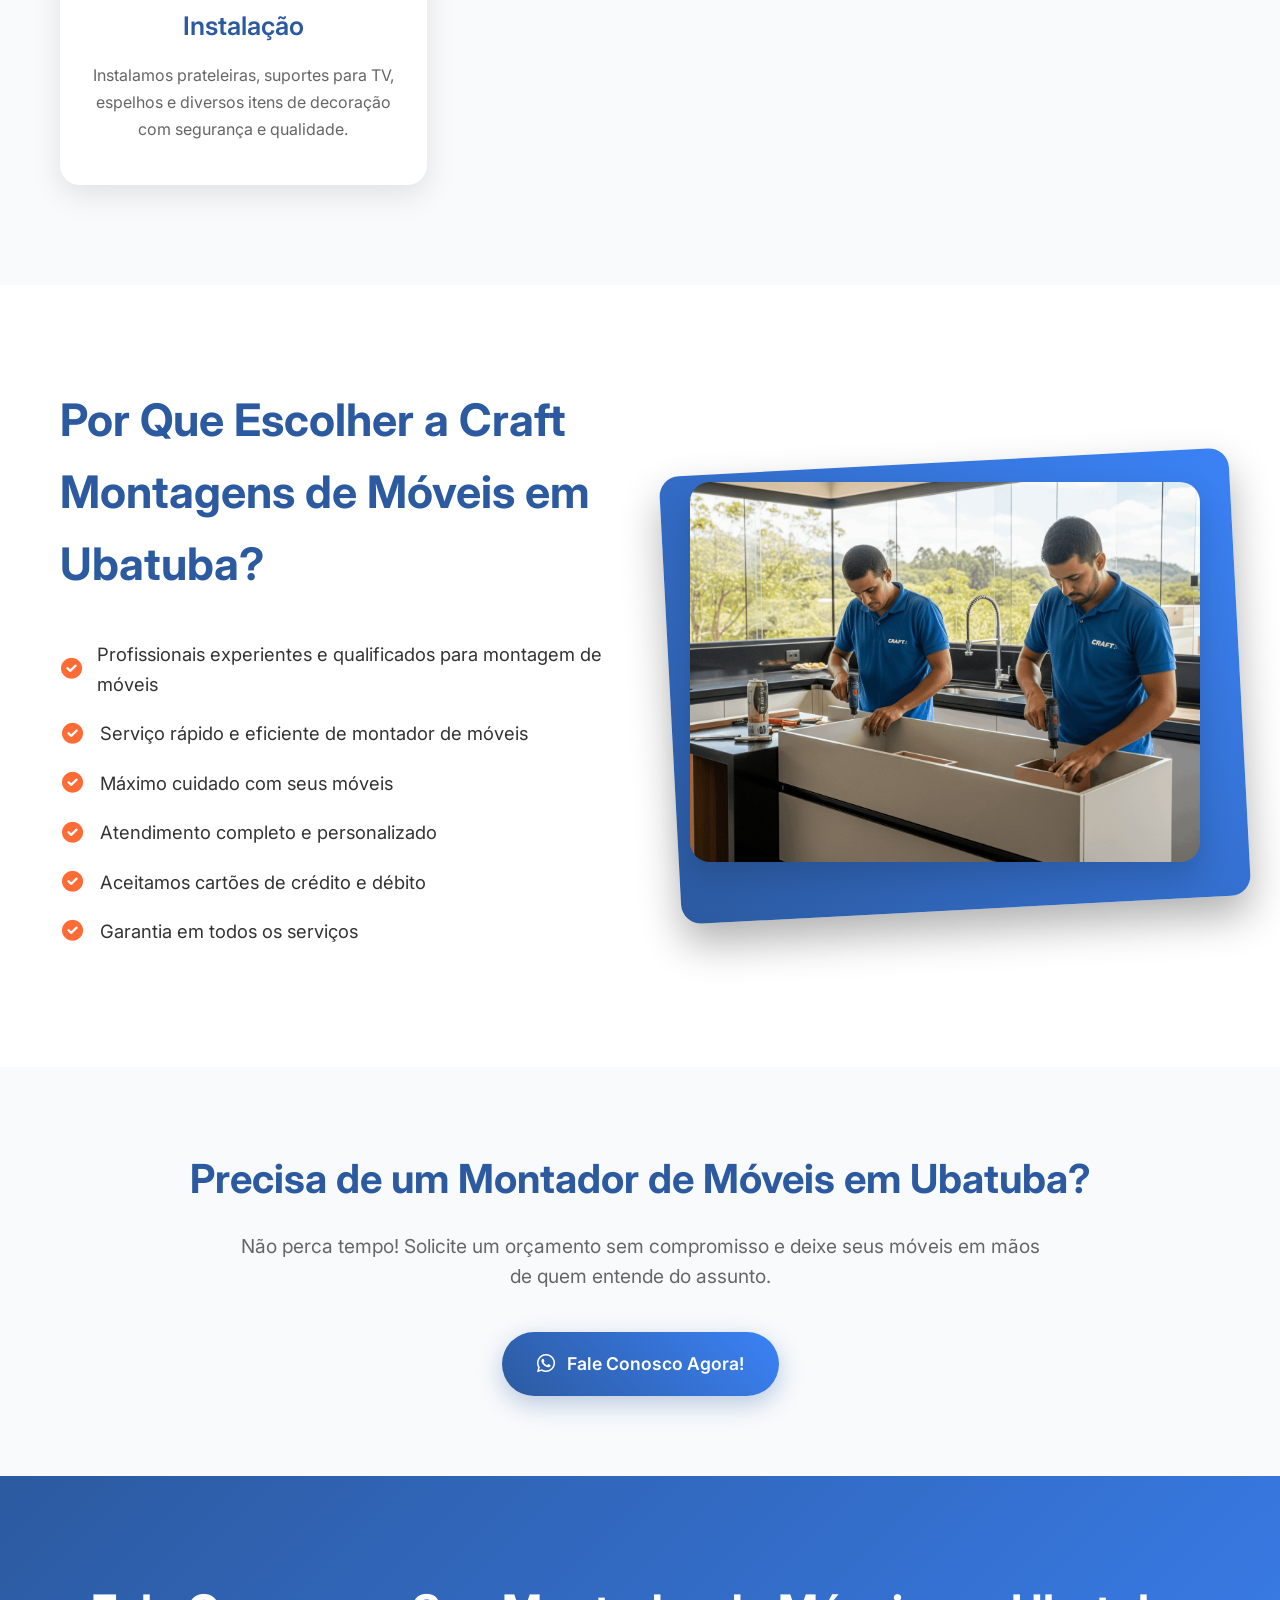
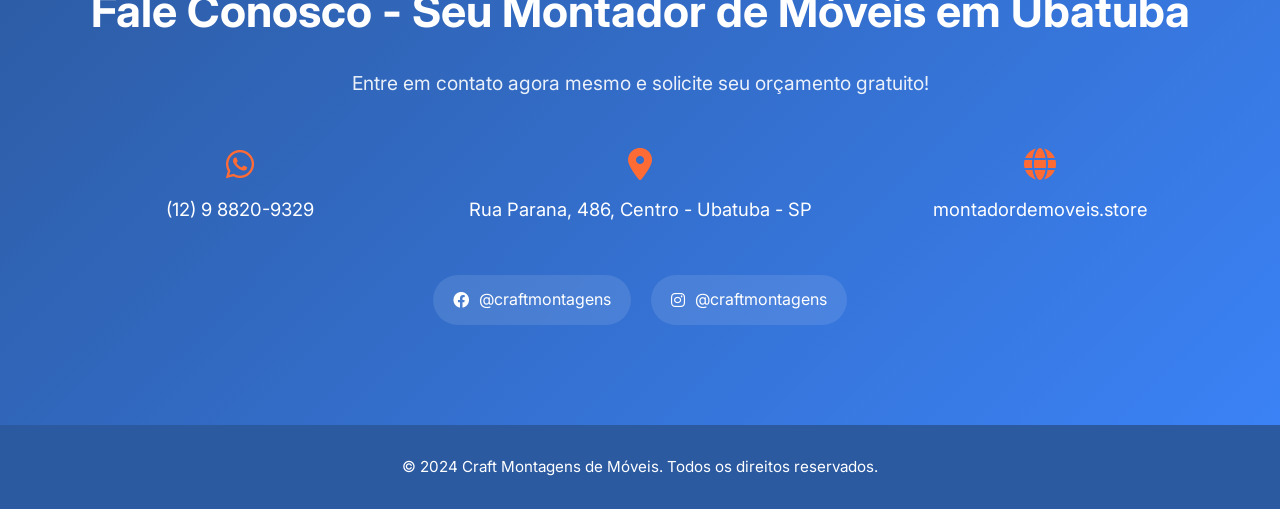
==== commit 65603f13: "Update index.html" ====
--- a/index.html
+++ b/index.html
@@ -4,10 +4,10 @@
     <meta charset="UTF-8">
     <meta name="viewport" content="width=device-width, initial-scale=1.0">
     <title>Craft Montagens de Móveis - Montador de Móveis Profissional em Ubatuba e Litoral Norte</title>
-    <meta name="description" content="Montador de móveis profissional em Ubatuba. Montagem, desmontagem, reparos e instalação de móveis novos e usados com qualidade e rapidez. Orçamento grátis via WhatsApp: (41) 9 8460-8623.">
+    <meta name="description" content="Montador de móveis profissional em Ubatuba. Montagem, desmontagem, reparos e instalação de móveis novos e usados com qualidade e rapidez. Orçamento grátis via WhatsApp: (12) 9 8820-9329.">
     <meta name="keywords" content="montador de móveis Ubatuba, montagem de móveis em Ubatuba, montagem de guarda-roupa Ubatuba, desmontagem móveis Ubatuba, reparo móveis Ubatuba, montador profissional de móveis, instalador de móveis, Ubatuba, móveis novos, móveis usados">
     
-    <meta name="telephone" content="+5541984608623">
+    <meta name="telephone" content="+5512988209329">
 
     <link rel="icon" href="/images/favicon.ico" type="image/x-icon">
     
@@ -24,7 +24,7 @@
       "name": "Craft Montagens de Móveis",
       "url": "https://montadordemoveis.store",
       "logo": "https://montadordemoveis.store/images/logos.png",
-      "telephone": "+5541984608623",
+      "telephone": "+55129882093293",
       "address": {
         "@type": "PostalAddress",
         "streetAddress": "Rua Parana, 486",
@@ -128,7 +128,7 @@
                 <div class="hero-text animate-fade-in">
                     <h1>Montador de Móveis Profissional em Ubatuba? Conte com a Craft!</h1>
                     <p>Montamos, desmontamos, reparamos e instalamos seus móveis com profissionalismo e rapidez.</p>
-                    <a href="https://api.whatsapp.com/send?phone=5541984608623&text=Olá! Gostaria de solicitar um orçamento para montagem de móveis." class="cta-button" target="_blank">
+                    <a href="https://api.whatsapp.com/send?phone=5512988209329&text=Olá! Gostaria de solicitar um orçamento para montagem de móveis." class="cta-button" target="_blank">
                         <i class="fab fa-whatsapp"></i>
                         Peça seu Orçamento Grátis via WhatsApp!
                     </a>
@@ -222,7 +222,7 @@
         <div class="container animate-fade-in">
             <h2>Precisa de um Montador de Móveis em Ubatuba?</h2>
             <p>Não perca tempo! Solicite um orçamento sem compromisso e deixe seus móveis em mãos de quem entende do assunto.</p>
-            <a href="https://api.whatsapp.com/send?phone=5541984608623&text=Olá! Gostaria de solicitar um orçamento para montagem de móveis." class="cta-button secondary-cta" target="_blank">
+            <a href="https://api.whatsapp.com/send?phone=5512988209329&text=Olá! Gostaria de solicitar um orçamento para montagem de móveis." class="cta-button secondary-cta" target="_blank">
                 <i class="fab fa-whatsapp"></i>
                 Fale Conosco Agora!
             </a>
@@ -237,7 +237,7 @@
             <div class="contact-info">
                 <div class="contact-item">
                     <i class="fab fa-whatsapp"></i>
-                    <a href="tel:+5541984608623" target="_blank">(41) 9 8460-8623</a>
+                    <a href="tel:+5512988209329" target="_blank">(12) 9 8820-9329</a>
                 </div>
                 <div class="contact-item">
                     <i class="fas fa-map-marker-alt"></i>
@@ -273,7 +273,7 @@
         </div>
     </footer>
 
-    <a href="https://api.whatsapp.com/send?phone=5541984608623&text=Olá! Gostaria de solicitar um orçamento para montagem de móveis." class="whatsapp-float" target="_blank">
+    <a href="https://api.whatsapp.com/send?phone=5512988209329&text=Olá! Gostaria de solicitar um orçamento para montagem de móveis." class="whatsapp-float" target="_blank">
         <i class="fab fa-whatsapp"></i>
     </a>
 
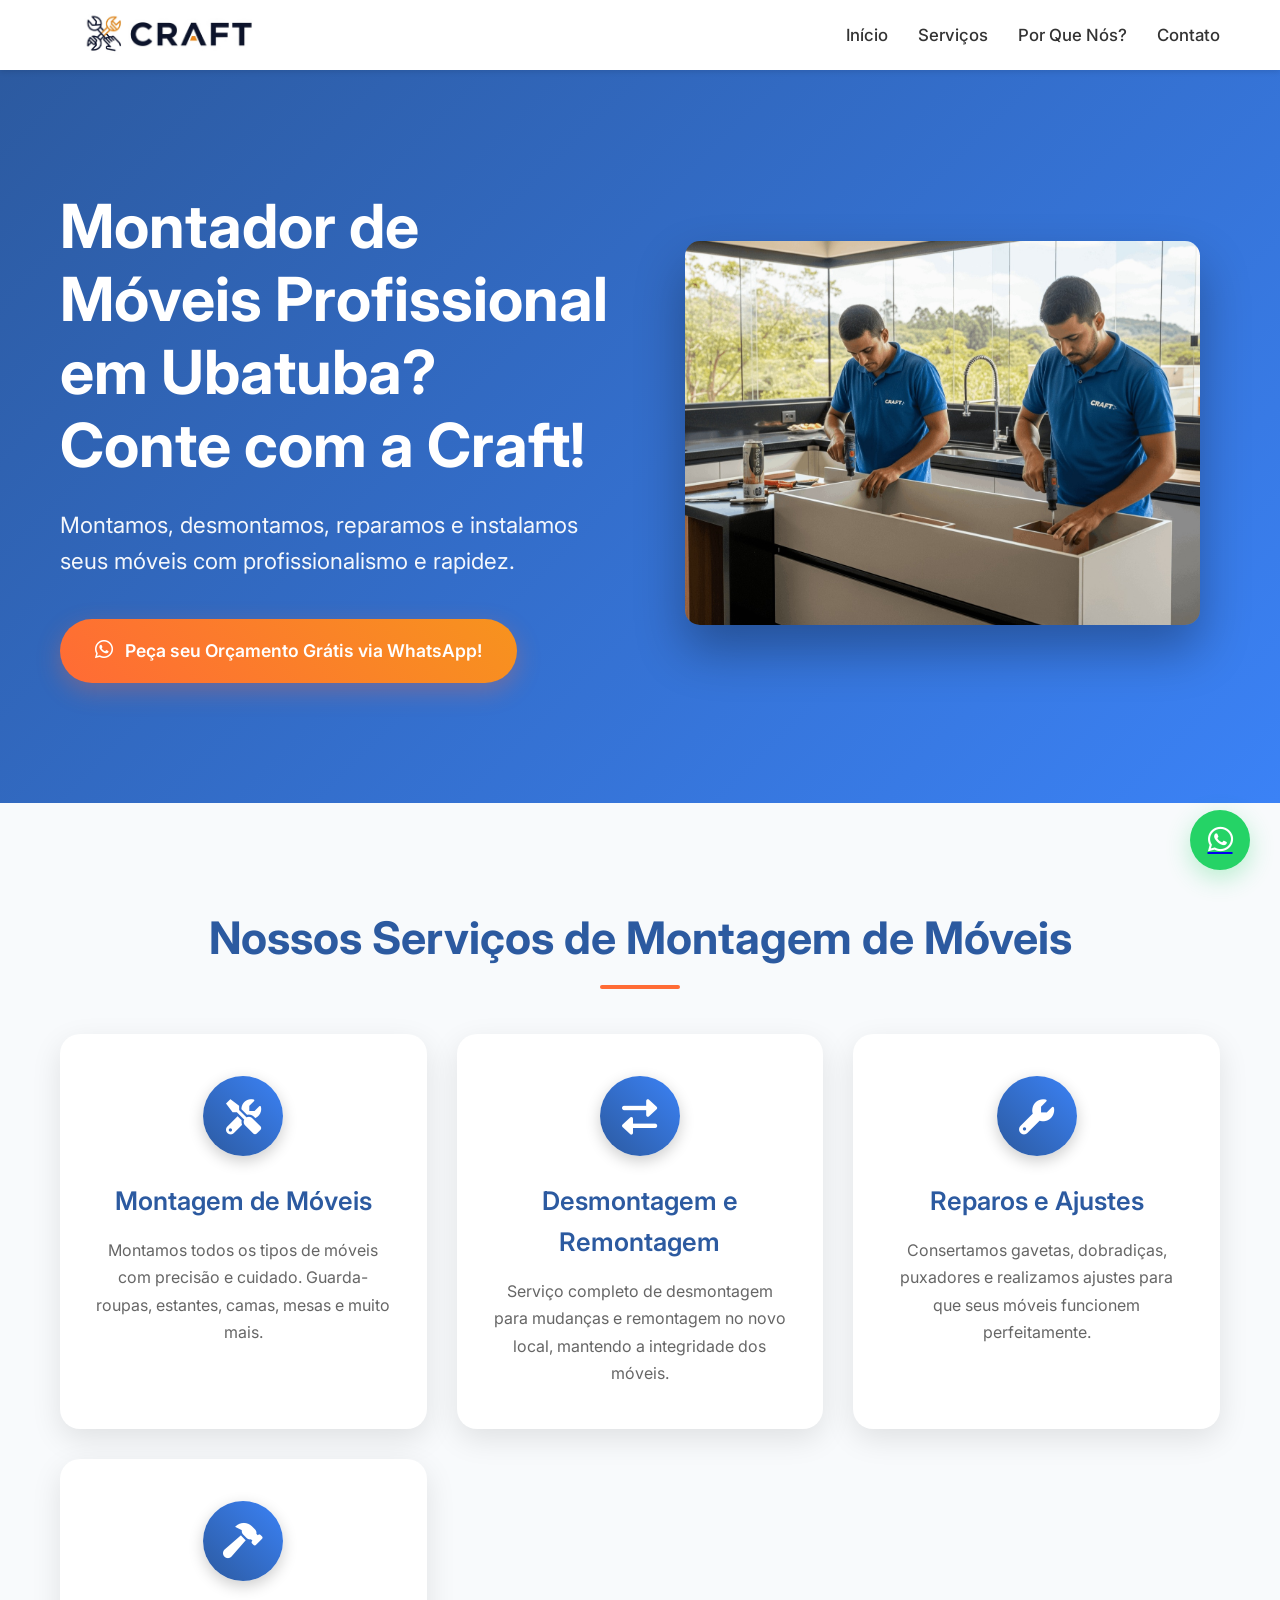
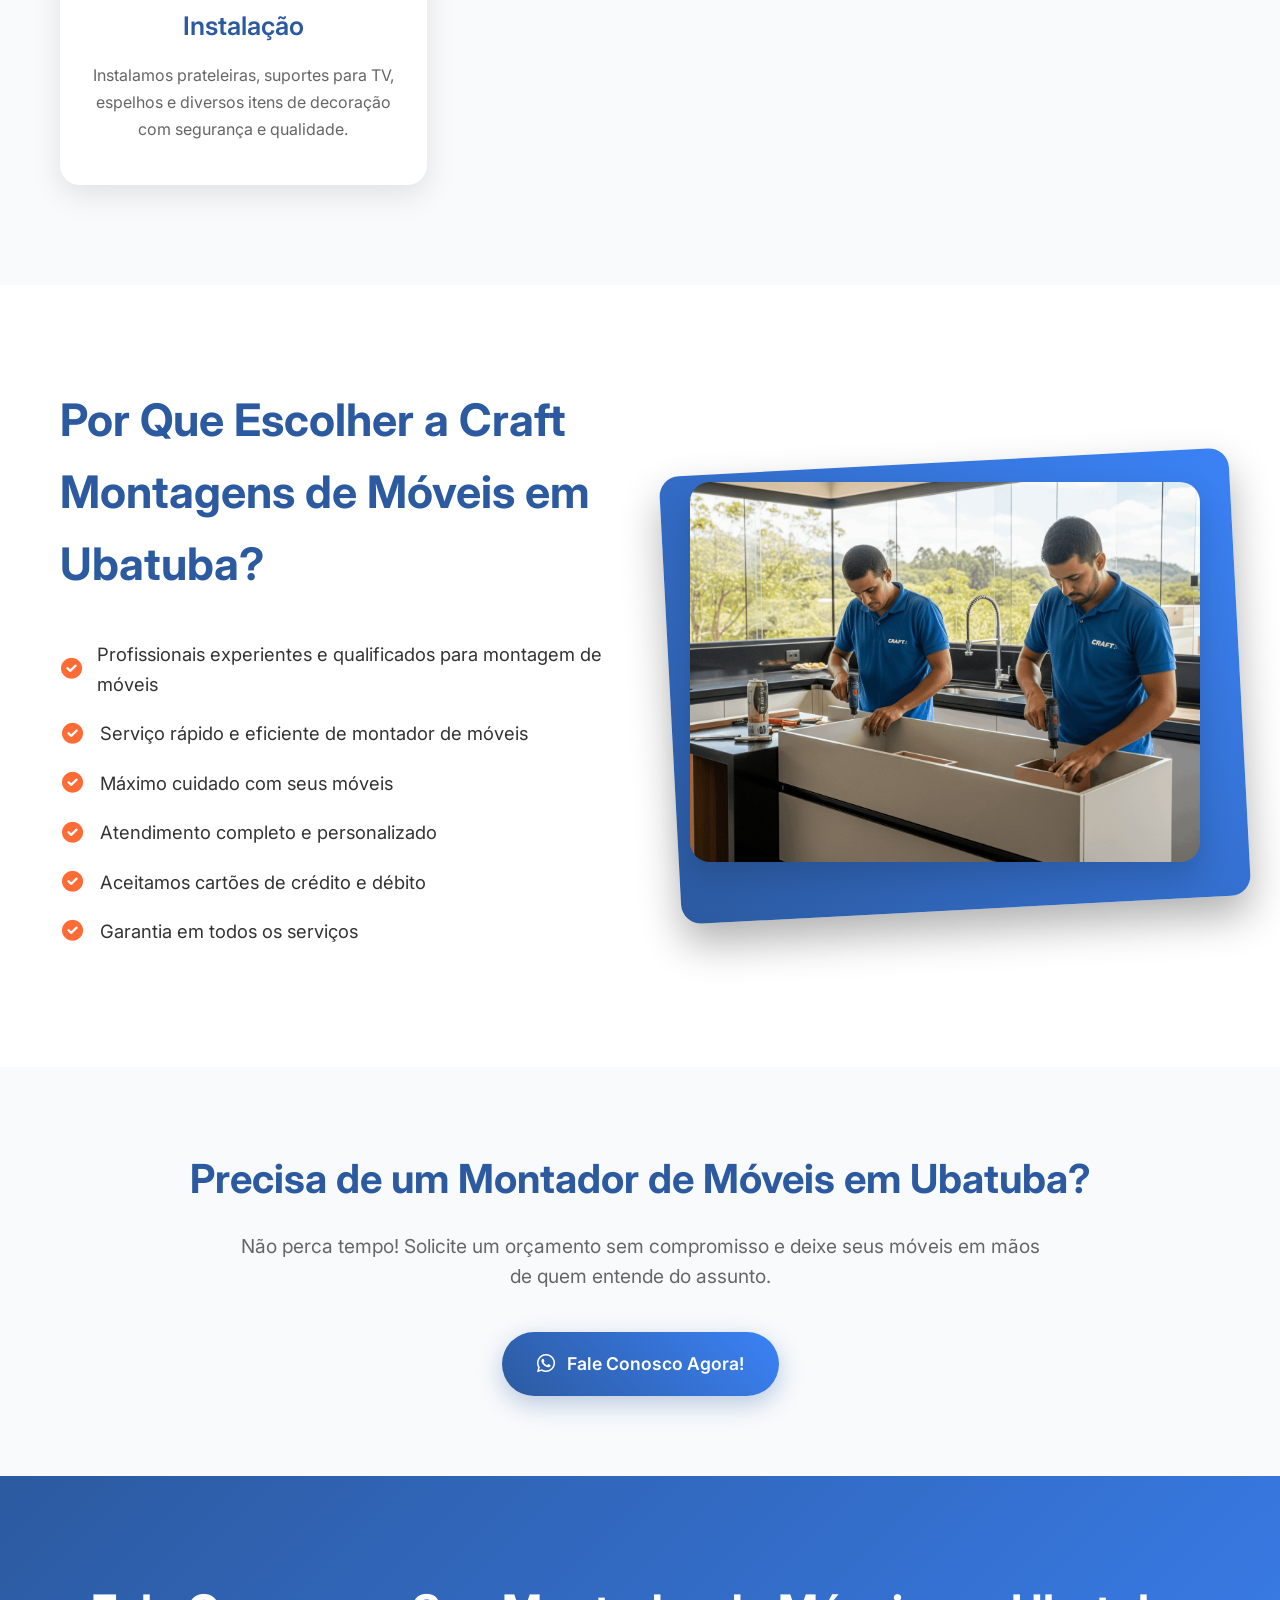
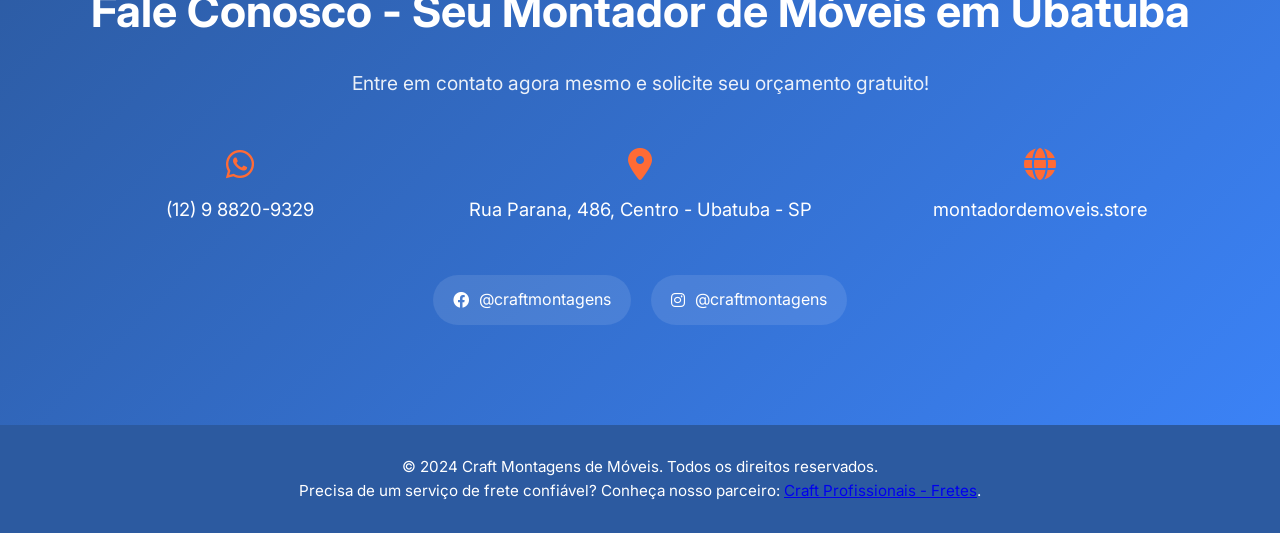
==== commit 5545a1d3: "Update index.html" ====
--- a/index.html
+++ b/index.html
@@ -270,6 +270,10 @@
     <footer>
         <div class="container">
             <p>&copy; 2024 Craft Montagens de Móveis. Todos os direitos reservados.</p>
+            <p>
+  Precisa de um serviço de frete confiável? Conheça nosso parceiro: 
+  <a href="https://craftprofissionais.store" target="_blank" title="Serviços de Frete e Transporte">Craft Profissionais - Fretes</a>.
+</p>
         </div>
     </footer>
 
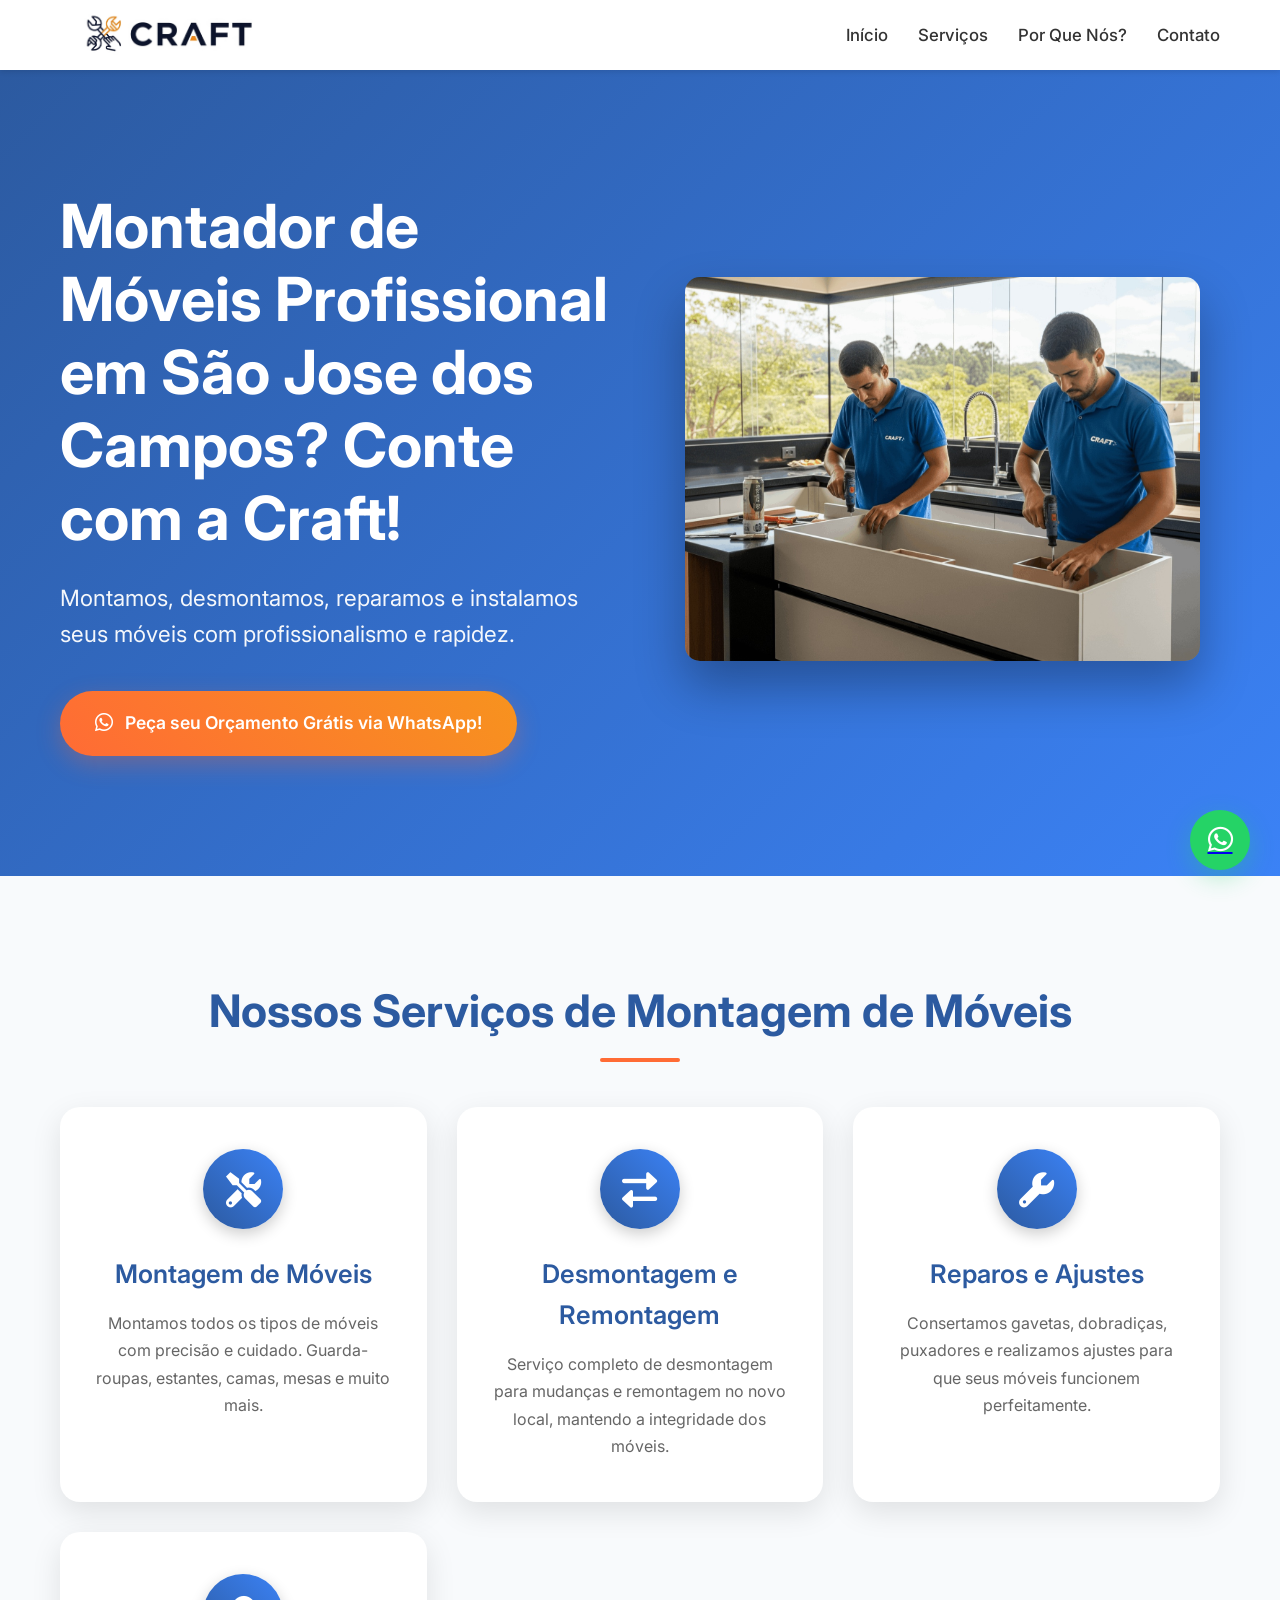
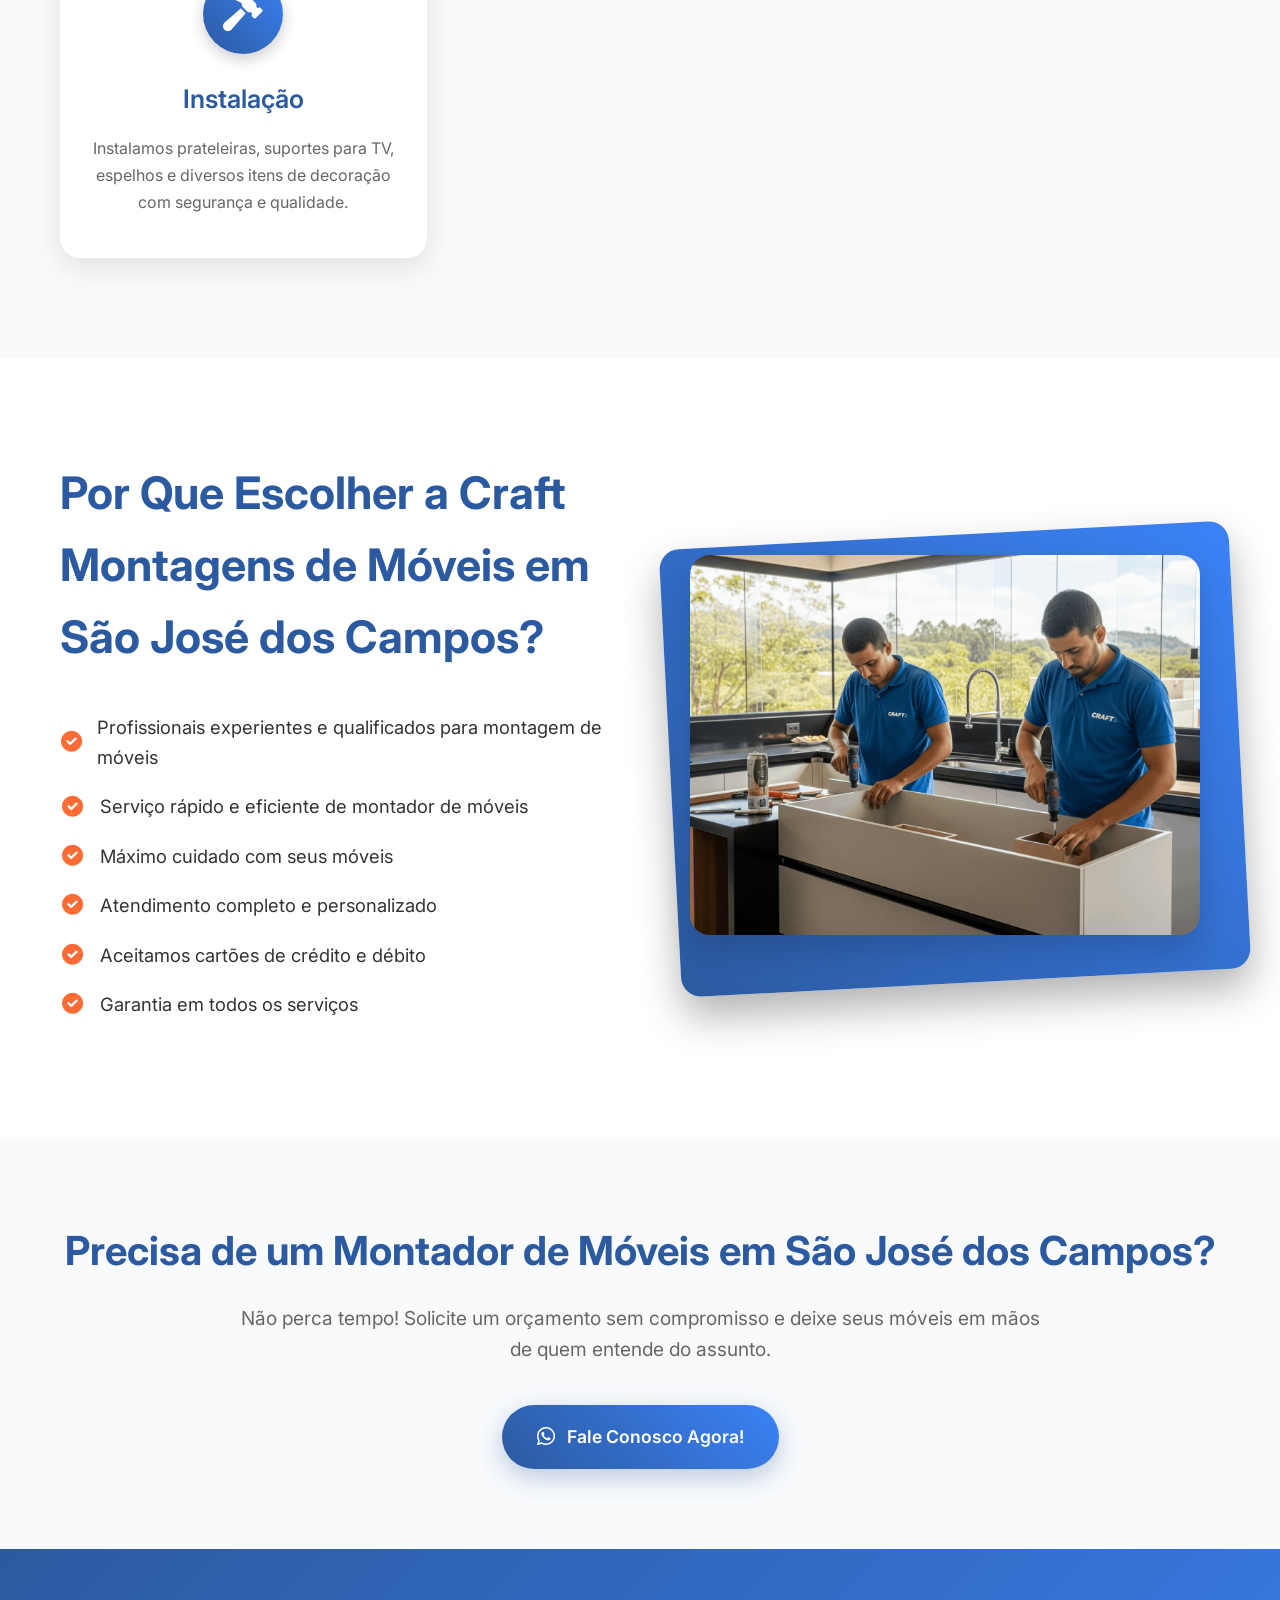
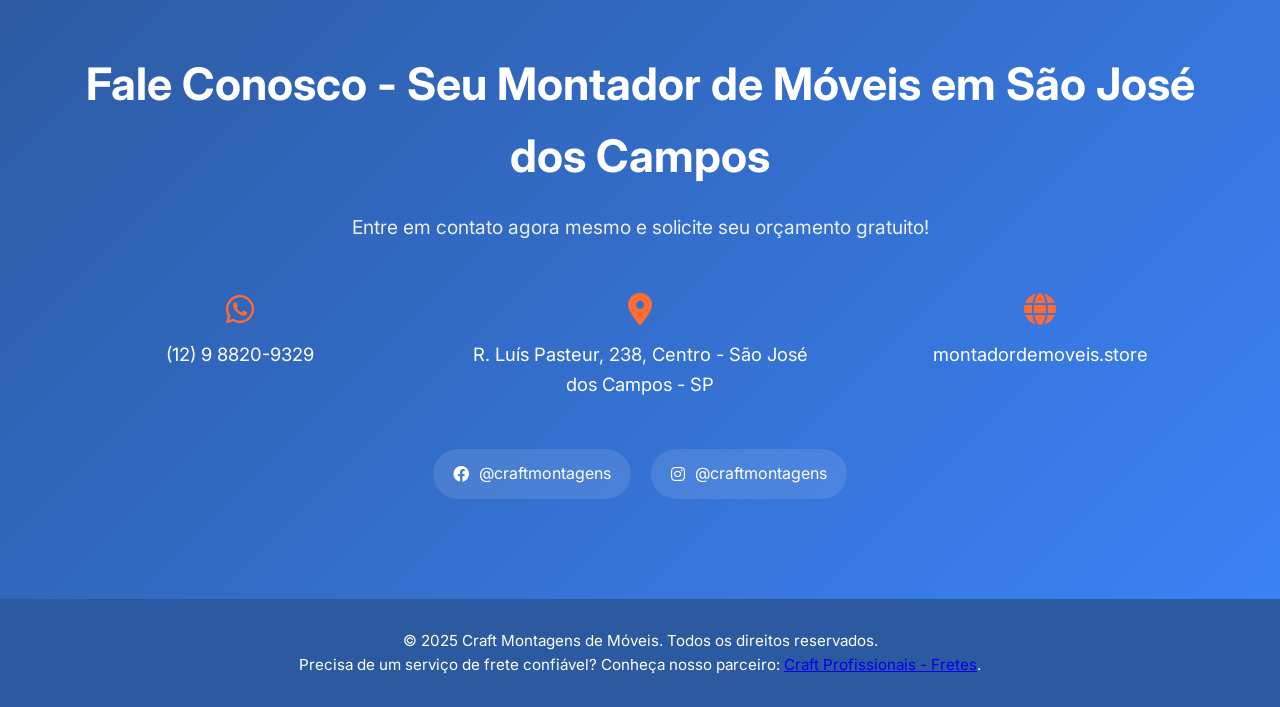
==== commit 39f6aaeb: "Update index.html" ====
--- a/index.html
+++ b/index.html
@@ -4,8 +4,8 @@
     <meta charset="UTF-8">
     <meta name="viewport" content="width=device-width, initial-scale=1.0">
     <title>Craft Montagens de Móveis - Montador de Móveis Profissional em Ubatuba e Litoral Norte</title>
-    <meta name="description" content="Montador de móveis profissional em Ubatuba. Montagem, desmontagem, reparos e instalação de móveis novos e usados com qualidade e rapidez. Orçamento grátis via WhatsApp: (12) 9 8820-9329.">
-    <meta name="keywords" content="montador de móveis Ubatuba, montagem de móveis em Ubatuba, montagem de guarda-roupa Ubatuba, desmontagem móveis Ubatuba, reparo móveis Ubatuba, montador profissional de móveis, instalador de móveis, Ubatuba, móveis novos, móveis usados">
+    <meta name="description" content="Montador de móveis profissional em São José dos Campos. Montagem, desmontagem, reparos e instalação de móveis novos e usados com qualidade e rapidez. Orçamento grátis via WhatsApp: (12) 9 8820-9329.">
+    <meta name="keywords" content="montador de móveis São José dos Campos, montagem de móveis em São José dos Campos, montagem de guarda-roupa São José dos Campos, desmontagem móveis São José dos Campos, reparo móveis São José dos Campos, montador profissional de móveis, instalador de móveis, São José, São José dos Campos, móveis novos, móveis usados">
     
     <meta name="telephone" content="+5512988209329">
 
@@ -16,21 +16,21 @@
     <link rel="stylesheet" href="https://cdnjs.cloudflare.com/ajax/libs/font-awesome/6.0.0/css/all.min.css">
     
     <link rel="stylesheet" href="style.css">
-
+<link rel="canonical" href="https://montadordemoveis.store/" />
     <script type="application/ld+json">
     {
       "@context": "https://schema.org",
       "@type": "ProfessionalService",
-      "name": "Craft Montagens de Móveis",
+      "name": "Craft Montador de Móveis",
       "url": "https://montadordemoveis.store",
       "logo": "https://montadordemoveis.store/images/logos.png",
       "telephone": "+55129882093293",
       "address": {
         "@type": "PostalAddress",
-        "streetAddress": "Rua Parana, 486",
-        "addressLocality": "Ubatuba",
+        "streetAddress": "R. Luís Pasteur, 238",
+        "addressLocality": "São José dos Campos",
         "addressRegion": "SP",
-        "postalCode": "",
+        "postalCode": "12215-140",
         "addressCountry": "BR"
       },
       "openingHoursSpecification": [
@@ -50,10 +50,10 @@
       ],
       "areaServed": {
         "@type": "AdministrativeArea",
-        "name": "Ubatuba e Litoral Norte"
+        "name": "São José dos Campos"
       },
       "serviceType": "Montagem de Móveis, Desmontagem de Móveis, Reparo de Móveis, Instalação de Móveis",
-      "description": "Serviços profissionais de montagem, desmontagem, reparo e instalação de móveis novos e usados em Ubatuba. Profissionais qualificados, serviço rápido e eficiente. Orçamento grátis via WhatsApp.",
+      "description": "Serviços profissionais de montagem, desmontagem, reparo e instalação de móveis novos e usados em São José dos Campos. Profissionais qualificados, serviço rápido e eficiente. Orçamento grátis via WhatsApp.",
       "hasOfferCatalog": {
         "@type": "OfferCatalog",
         "name": "Catálogo de Serviços Craft Montagens",
@@ -62,7 +62,7 @@
             "@type": "Offer",
             "itemOffered": {
               "@type": "Service",
-              "name": "Montagem de Móveis"
+              "name": "Montador de Móveis"
             }
           },
           {
@@ -94,6 +94,16 @@
       ]
     }
     </script>
+
+<!-- Google tag (gtag.js) -->
+<script async src="https://www.googletagmanager.com/gtag/js?id=G-1YHF970S1Y"></script>
+<script>
+  window.dataLayer = window.dataLayer || [];
+  function gtag(){dataLayer.push(arguments);}
+  gtag('js', new Date());
+
+  gtag('config', 'G-1YHF970S1Y');
+</script>
 </head>
 
 <body>
@@ -126,7 +136,7 @@
         <div class="container">
             <div class="hero-content">
                 <div class="hero-text animate-fade-in">
-                    <h1>Montador de Móveis Profissional em Ubatuba? Conte com a Craft!</h1>
+                    <h1>Montador de Móveis Profissional em São Jose dos Campos? Conte com a Craft!</h1>
                     <p>Montamos, desmontamos, reparamos e instalamos seus móveis com profissionalismo e rapidez.</p>
                     <a href="https://api.whatsapp.com/send?phone=5512988209329&text=Olá! Gostaria de solicitar um orçamento para montagem de móveis." class="cta-button" target="_blank">
                         <i class="fab fa-whatsapp"></i>
@@ -134,7 +144,7 @@
                     </a>
                 </div>
                 <div class="hero-image animate-slide-up">
-                    <img src="/hero.jpg" alt="Montagem profissional de móveis em Ubatuba">
+                    <img src="/hero.jpg" alt="Montagem profissional de móveis em São Jose dos Campos">
                 </div>
             </div>
         </div>
@@ -183,7 +193,7 @@
         <div class="container">
             <div class="why-content">
                 <div class="why-text animate-fade-in">
-                    <h2>Por Que Escolher a Craft Montagens de Móveis em Ubatuba?</h2>
+                    <h2>Por Que Escolher a Craft Montagens de Móveis em São José dos Campos?</h2>
                     <ul class="benefits-list">
                         <li class="animate-slide-right">
                             <i class="fas fa-check-circle"></i>
@@ -212,7 +222,7 @@
                     </ul>
                 </div>
                 <div class="why-image animate-slide-left">
-                    <img src="/hero.jpg" alt="Profissional montando móveis em Ubatuba">
+                    <img src="/hero.jpg" alt="Profissional montando móveis em São José dos Campos">
                 </div>
             </div>
         </div>
@@ -220,7 +230,7 @@
 
     <section class="call-to-action">
         <div class="container animate-fade-in">
-            <h2>Precisa de um Montador de Móveis em Ubatuba?</h2>
+            <h2>Precisa de um Montador de Móveis em São José dos Campos?</h2>
             <p>Não perca tempo! Solicite um orçamento sem compromisso e deixe seus móveis em mãos de quem entende do assunto.</p>
             <a href="https://api.whatsapp.com/send?phone=5512988209329&text=Olá! Gostaria de solicitar um orçamento para montagem de móveis." class="cta-button secondary-cta" target="_blank">
                 <i class="fab fa-whatsapp"></i>
@@ -231,7 +241,7 @@
 
     <section class="contact" id="contact">
         <div class="container animate-fade-in">
-            <h2>Fale Conosco - Seu Montador de Móveis em Ubatuba</h2>
+            <h2>Fale Conosco - Seu Montador de Móveis em São José dos Campos</h2>
             <p>Entre em contato agora mesmo e solicite seu orçamento gratuito!</p>
             
             <div class="contact-info">
@@ -242,9 +252,9 @@
                 <div class="contact-item">
                     <i class="fas fa-map-marker-alt"></i>
                     <span itemprop="address" itemscope itemtype="http://schema.org/PostalAddress">
-                        <span itemprop="streetAddress">Rua Parana, 486</span>, 
+                        <span itemprop="streetAddress">R. Luís Pasteur, 238</span>, 
                         <span itemprop="addressLocality">Centro</span> - 
-                        <span itemprop="addressRegion">Ubatuba</span> - 
+                        <span itemprop="addressRegion">São José dos Campos</span> - 
                         <span itemprop="addressRegion">SP</span>
                     </span>
                 </div>
@@ -269,7 +279,7 @@
 
     <footer>
         <div class="container">
-            <p>&copy; 2024 Craft Montagens de Móveis. Todos os direitos reservados.</p>
+            <p>&copy; 2025 Craft Montagens de Móveis. Todos os direitos reservados.</p>
             <p>
   Precisa de um serviço de frete confiável? Conheça nosso parceiro: 
   <a href="https://craftprofissionais.store" target="_blank" title="Serviços de Frete e Transporte">Craft Profissionais - Fretes</a>.
